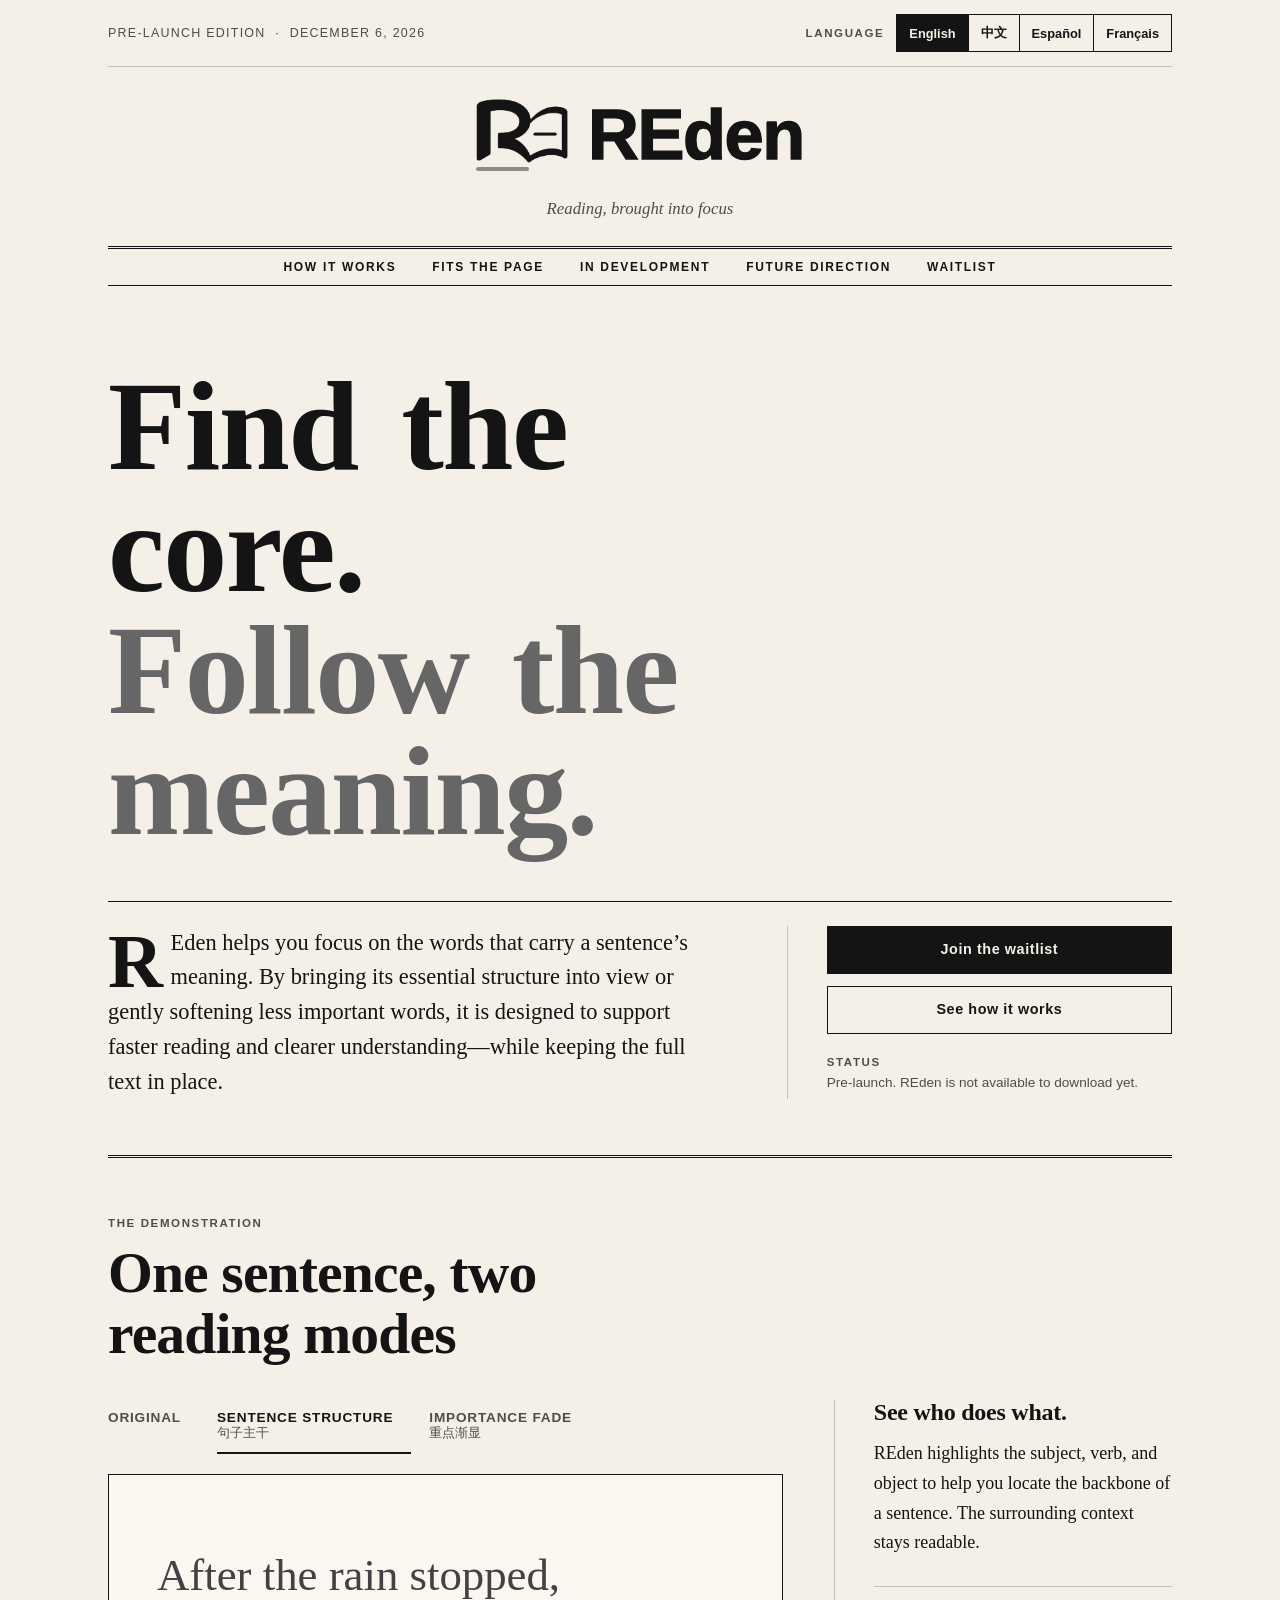
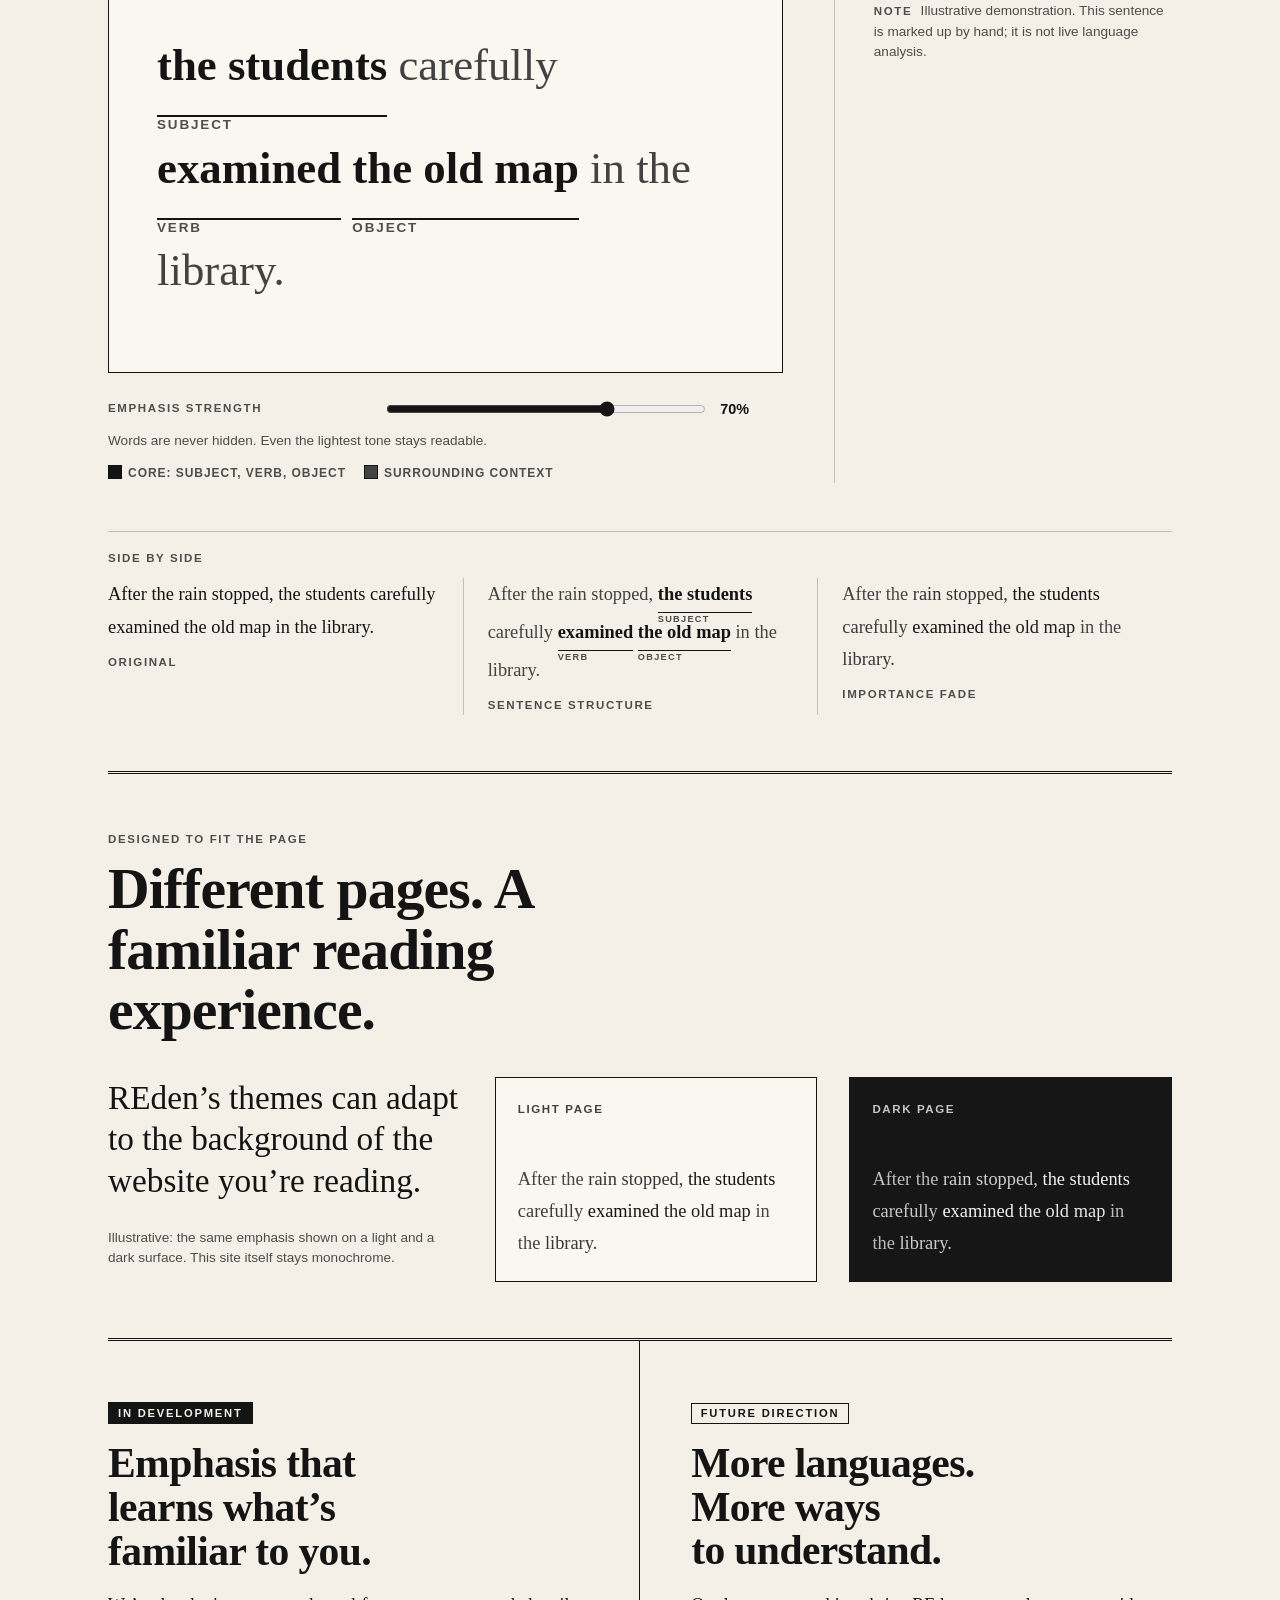
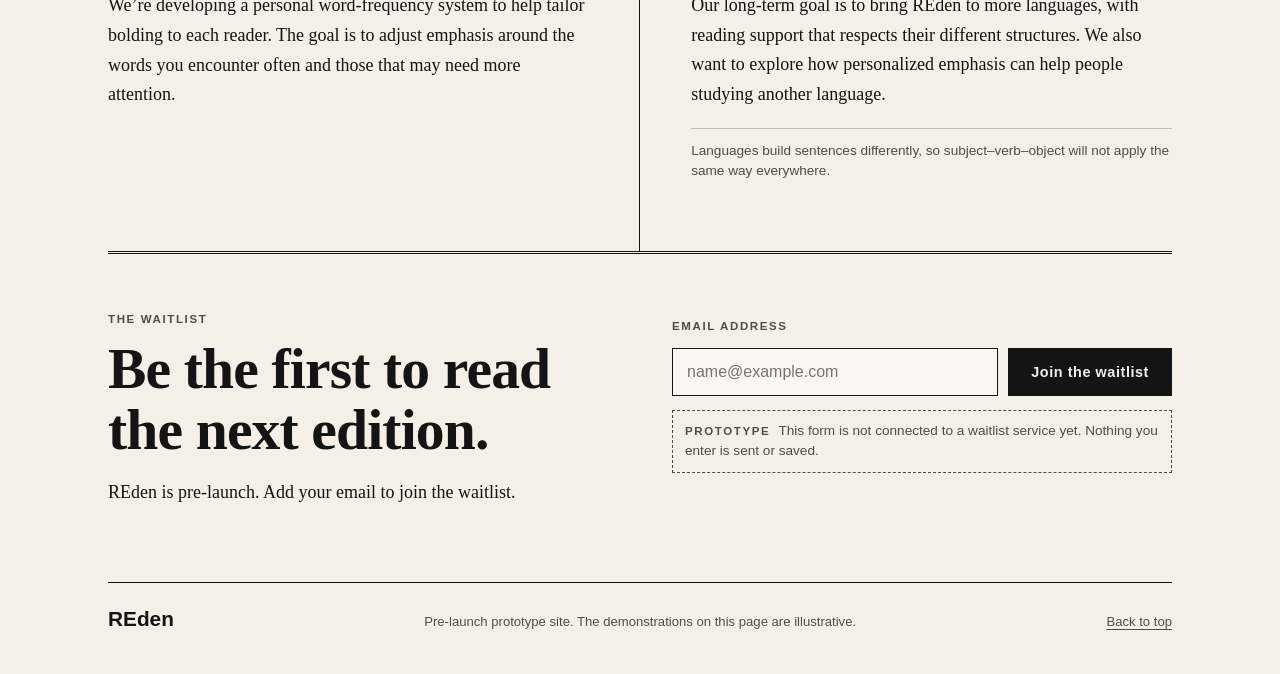
==== website/index.html @ 272ef82d "website" ====
<!doctype html>
<html lang="en">
<head>
<meta charset="utf-8">
<meta name="viewport" content="width=device-width, initial-scale=1">
<title>REden — Find the core. Follow the meaning.</title>
<meta name="description" content="REden is a pre-launch browser extension that helps you focus on the words carrying a sentence's meaning, while keeping the full text in place.">
<link rel="icon" href="assets/icon.png">
<link rel="stylesheet" href="style.css">
</head>
<body id="top">
<a class="skip" href="#how" data-i18n="skip">Skip to the demonstration</a>

<div class="page">
  <!-- Top strip -->
  <div class="strip">
    <p class="dateline"><span data-i18n="edition">Pre-launch edition</span> <span class="sep" aria-hidden="true">·</span> <time id="today"></time></p>
    <div class="lang" role="group" aria-labelledby="lang-label">
      <span id="lang-label" class="label" data-i18n="langLabel">Language</span>
      <div class="lang-btns">
        <button type="button" lang="en" data-lang="en" aria-pressed="true">English</button>
        <button type="button" lang="zh" data-lang="zh" aria-pressed="false">中文</button>
        <button type="button" lang="es" data-lang="es" aria-pressed="false">Español</button>
        <button type="button" lang="fr" data-lang="fr" aria-pressed="false">Français</button>
      </div>
    </div>
  </div>

  <!-- Masthead -->
  <header class="masthead">
    <a class="logo" href="#top" aria-label="REden">
      <span class="logo-mark"><span class="mark" aria-hidden="true"></span><span class="bar" aria-hidden="true"></span></span>
      <span class="word" aria-hidden="true"><b>RE</b>den</span>
    </a>
    <p class="tagline" data-i18n="tagline">Reading, brought into focus</p>
  </header>
  <nav class="nav" aria-label="Sections">
    <ul>
      <li><a href="#how" data-i18n="nav1">How it works</a></li>
      <li><a href="#fits" data-i18n="nav2">Fits the page</a></li>
      <li><a href="#dev" data-i18n="nav3">In development</a></li>
      <li><a href="#future" data-i18n="nav4">Future direction</a></li>
      <li><a href="#join" data-i18n="nav5">Waitlist</a></li>
    </ul>
  </nav>

  <main>
    <!-- Hero -->
    <section class="hero" aria-labelledby="h1">
      <h1 id="h1"><span data-i18n="h1a">Find the core.</span> <span data-i18n="h1b">Follow the meaning.</span></h1>
      <div class="hero-cols">
        <p class="lede" data-i18n="intro">REden helps you focus on the words that carry a sentence’s meaning. By bringing its essential structure into view or gently softening less important words, it is designed to support faster reading and clearer understanding—while keeping the full text in place.</p>
        <div class="hero-side">
          <div class="actions">
            <a class="btn primary" href="#join" data-i18n="cta1">Join the waitlist</a>
            <a class="btn" href="#how" data-i18n="cta2">See how it works</a>
          </div>
          <p class="status"><span class="label" data-i18n="statusLabel">Status</span> <span data-i18n="status">Pre-launch. REden is not available to download yet.</span></p>
        </div>
      </div>
    </section>

    <!-- Demonstration -->
    <section class="section demo" id="how" aria-labelledby="demo-h">
      <div class="section-head">
        <p class="label" data-i18n="demoLabel">The demonstration</p>
        <h2 id="demo-h" data-i18n="demoTitle">One sentence, two reading modes</h2>
      </div>

      <div class="demo-grid">
        <div class="demo-main">
          <fieldset class="modes">
            <legend class="sr" data-i18n="modeLegend">Reading mode</legend>
            <label class="mode">
              <input type="radio" name="mode" value="original">
              <span class="mode-name" data-i18n="mOrig">Original</span>
              <span class="mode-alt" data-alt="orig"></span>
            </label>
            <label class="mode">
              <input type="radio" name="mode" value="structure" checked>
              <span class="mode-name" data-i18n="mStruct">Sentence Structure</span>
              <span class="mode-alt" lang="zh" data-alt="struct"></span>
            </label>
            <label class="mode">
              <input type="radio" name="mode" value="fade">
              <span class="mode-name" data-i18n="mFade">Importance Fade</span>
              <span class="mode-alt" lang="zh" data-alt="fade"></span>
            </label>
          </fieldset>

          <div class="stage" id="stage" lang="en">
            <p class="sentence" id="sentence"></p>
          </div>
          <p class="sr" id="sentence-sr" aria-live="polite"></p>

          <div class="controls">
            <label class="strength">
              <span class="label" data-i18n="strength">Emphasis strength</span>
              <input type="range" id="strength" min="0" max="100" value="70" aria-describedby="strength-hint">
              <output id="strength-out" for="strength">70%</output>
            </label>
            <p class="hint" id="strength-hint" data-i18n="strengthHint">Words are never hidden. Even the lightest tone stays readable.</p>
          </div>

          <div class="legend" id="legend" aria-hidden="true"></div>
        </div>

        <aside class="demo-side">
          <h3 id="mode-title"></h3>
          <p id="mode-copy"></p>
          <p class="notice"><span class="label" data-i18n="noteLabel">Note</span> <span data-i18n="notice">Illustrative demonstration. This sentence is marked up by hand; it is not live language analysis.</span></p>
        </aside>
      </div>

      <div class="compare">
        <h3 class="label" data-i18n="compare">Side by side</h3>
        <div class="compare-grid" lang="en">
          <figure><p class="sentence small" data-cmp="original"></p><figcaption class="label" data-i18n="mOrig">Original</figcaption></figure>
          <figure><p class="sentence small" data-cmp="structure"></p><figcaption class="label" data-i18n="mStruct">Sentence Structure</figcaption></figure>
          <figure><p class="sentence small" data-cmp="fade"></p><figcaption class="label" data-i18n="mFade">Importance Fade</figcaption></figure>
        </div>
      </div>
    </section>

    <!-- Fits the page -->
    <section class="section fits" id="fits" aria-labelledby="fits-h">
      <div class="section-head">
        <p class="label" data-i18n="fitsLabel">Designed to fit the page</p>
        <h2 id="fits-h" data-i18n="fitsTitle">Different pages. A familiar reading experience.</h2>
      </div>
      <div class="fits-grid">
        <div class="fits-text">
          <p class="big-first" data-i18n="fitsBody">REden’s themes can adapt to the background of the website you’re reading.</p>
          <p class="hint" data-i18n="fitsNote">Illustrative: the same emphasis shown on a light and a dark surface. This site itself stays monochrome.</p>
        </div>
        <figure class="surface light" lang="en">
          <figcaption class="label" data-i18n="light">Light page</figcaption>
          <p class="sentence small" data-surface="light"></p>
        </figure>
        <figure class="surface dark" lang="en">
          <figcaption class="label" data-i18n="dark">Dark page</figcaption>
          <p class="sentence small" data-surface="dark"></p>
        </figure>
      </div>
    </section>

    <!-- Development / Future -->
    <div class="two-up">
      <section class="section col" id="dev" aria-labelledby="dev-h">
        <p class="tag" data-i18n="devLabel">In development</p>
        <h2 id="dev-h" data-i18n="devTitle">Emphasis that learns what’s familiar to you.</h2>
        <p data-i18n="devBody">We’re developing a personal word-frequency system to help tailor bolding to each reader. The goal is to adjust emphasis around the words you encounter often and those that may need more attention.</p>
      </section>
      <section class="section col" id="future" aria-labelledby="fut-h">
        <p class="tag outline" data-i18n="futLabel">Future direction</p>
        <h2 id="fut-h" data-i18n="futTitle">More languages. More ways to understand.</h2>
        <p data-i18n="futBody">Our long-term goal is to bring REden to more languages, with reading support that respects their different structures. We also want to explore how personalized emphasis can help people studying another language.</p>
        <p class="hint" data-i18n="futNote">Languages build sentences differently, so subject–verb–object will not apply the same way everywhere.</p>
      </section>
    </div>

    <!-- Waitlist -->
    <section class="section join" id="join" aria-labelledby="join-h">
      <div class="join-grid">
        <div>
          <p class="label" data-i18n="joinLabel">The waitlist</p>
          <h2 id="join-h" data-i18n="joinTitle">Be the first to read the next edition.</h2>
          <p data-i18n="joinBody">REden is pre-launch. Add your email to join the waitlist.</p>
        </div>
        <form id="wl" novalidate>
          <label for="email" class="label" data-i18n="emailLabel">Email address</label>
          <div class="row">
            <input id="email" type="email" autocomplete="email" inputmode="email" required aria-describedby="wl-proto wl-msg" placeholder="name@example.com">
            <button class="btn primary" type="submit" data-i18n="cta1">Join the waitlist</button>
          </div>
          <p class="proto" id="wl-proto"><span class="label" data-i18n="protoLabel">Prototype</span> <span data-i18n="proto">This form is not connected to a waitlist service yet. Nothing you enter is sent or saved.</span></p>
          <p class="msg" id="wl-msg" role="status"></p>
        </form>
      </div>
    </section>
  </main>

  <footer class="footer">
    <p class="foot-logo"><b>RE</b>den</p>
    <p data-i18n="footer">Pre-launch prototype site. The demonstrations on this page are illustrative.</p>
    <p><a href="#top" data-i18n="top">Back to top</a></p>
  </footer>
</div>

<script src="app.js"></script>
</body>
</html>
---- website/style.css ----
:root{
  --paper:#f4f0e7;
  --ink:#141414;
  --muted:#4d4d4d;
  --soft:#666666;
  --rule:#141414;
  --hair:#c4bfb3;
  --serif-display:"Bodoni 72","Didot","Playfair Display","Iowan Old Style","Palatino Linotype",Georgia,"Songti SC","Noto Serif CJK SC",serif;
  --serif:Charter,"Iowan Old Style","Palatino Linotype",Georgia,"Songti SC","Noto Serif CJK SC",serif;
  --sans:ui-sans-serif,-apple-system,"Helvetica Neue",Arial,"PingFang SC","Noto Sans CJK SC",sans-serif;
  --round:"Nunito Sans","Arial Rounded MT Bold","SF Pro Rounded",ui-rounded,"Helvetica Neue",Arial,sans-serif;
  --gutter:clamp(16px,4vw,48px);
}
*{box-sizing:border-box}
html{scroll-behavior:smooth;-webkit-text-size-adjust:100%}
body{margin:0;background:var(--paper);color:var(--ink);font-family:var(--serif);font-size:1.125rem;line-height:1.65}
.page{max-width:1160px;margin:0 auto;padding:0 var(--gutter) 40px}
a{color:inherit;text-underline-offset:.2em}
:focus-visible{outline:3px solid var(--ink);outline-offset:3px}
.sr{position:absolute;width:1px;height:1px;overflow:hidden;clip:rect(0 0 0 0);white-space:nowrap}
.skip{position:absolute;left:-999px;top:8px;background:var(--ink);color:var(--paper);padding:8px 14px;font-family:var(--sans);z-index:10}
.skip:focus{left:8px}
.label{font-family:var(--sans);font-size:.72rem;letter-spacing:.14em;text-transform:uppercase;font-weight:600;color:var(--muted);margin:0}
:lang(zh) .label,:lang(zh).label{letter-spacing:.08em}
h1,h2,h3{font-family:var(--serif-display);font-weight:700;line-height:1.05;letter-spacing:-.01em;margin:0}
p{margin:0 0 1em}
.hint{font-family:var(--sans);font-size:.85rem;color:var(--muted);line-height:1.5}

/* strip */
.strip{display:flex;justify-content:space-between;align-items:center;gap:12px 24px;flex-wrap:wrap;padding:14px 0;border-bottom:1px solid var(--hair)}
.dateline{margin:0;font-family:var(--sans);font-size:.78rem;letter-spacing:.1em;text-transform:uppercase;color:var(--muted)}
.dateline .sep{margin:0 .4em}
.lang{display:flex;align-items:center;gap:12px}
.lang-btns{display:flex;border:1px solid var(--ink)}
.lang-btns button{font:600 .8rem var(--sans);background:transparent;color:var(--ink);border:0;border-left:1px solid var(--ink);padding:7px 12px;cursor:pointer;min-height:36px;white-space:nowrap}
.lang-btns button:first-child{border-left:0}
.lang-btns button[aria-pressed=true]{background:var(--ink);color:var(--paper)}
.lang-btns button:hover:not([aria-pressed=true]){background:#e6e1d5}
.lang-btns button:focus-visible{outline-offset:-3px}

/* masthead */
.masthead{text-align:center;padding:32px 0 14px}
.logo{display:inline-flex;align-items:center;gap:clamp(12px,2vw,20px);text-decoration:none}
.logo-mark{display:block;width:clamp(64px,9vw,92px)}
.mark{display:block;width:100%;aspect-ratio:282/196;background:var(--ink);-webkit-mask:url(assets/mark.png) center/contain no-repeat;mask:url(assets/mark.png) center/contain no-repeat}
.bar{display:block;width:58%;height:max(3px,.045em);height:4px;margin-top:4px;background:#8c8c8c;border-radius:2px}
.word{font-family:var(--round);font-weight:900;-webkit-text-stroke:.02em currentColor;font-size:clamp(2.6rem,7vw,4.4rem);letter-spacing:-.02em;line-height:1}
.word b{font-weight:900}
.tagline{margin:14px 0 0;font-style:italic;color:var(--muted);font-size:1.05rem}
.nav{border-top:3px double var(--rule);border-bottom:1px solid var(--rule);margin-top:10px}
.nav ul{list-style:none;margin:0;padding:0;display:flex;justify-content:center;flex-wrap:wrap}
.nav a{display:block;padding:11px 18px;font:600 .75rem var(--sans);letter-spacing:.14em;text-transform:uppercase;text-decoration:none}
.nav a:hover{text-decoration:underline}

/* hero */
.hero{padding:clamp(36px,7vw,80px) 0 clamp(32px,5vw,56px)}
h1{font-size:clamp(3rem,10.5vw,8rem);line-height:.95;letter-spacing:-.012em;word-spacing:.1em;max-width:11ch;text-wrap:balance}
h1 span{display:block}
h1 span+span{color:var(--soft)}
:lang(zh) h1{letter-spacing:0;line-height:1.1;max-width:none;font-size:clamp(2.8rem,9vw,6.5rem)}
.hero-cols{display:grid;grid-template-columns:minmax(0,1.6fr) minmax(0,1fr);gap:clamp(24px,5vw,64px);margin-top:clamp(28px,4vw,48px);padding-top:24px;border-top:1px solid var(--rule)}
.lede{font-size:clamp(1.15rem,2vw,1.4rem);line-height:1.55;max-width:38em;margin:0}
.lede::first-letter{font-family:var(--serif-display);font-weight:700;font-size:3.4em;float:left;line-height:.82;padding:.06em .1em 0 0}
:lang(zh) .lede::first-letter{all:unset}
.hero-side{border-left:1px solid var(--hair);padding-left:clamp(20px,3vw,40px)}
.actions{display:flex;flex-direction:column;gap:12px;align-items:stretch}
.btn{display:inline-block;text-align:center;font:600 .9rem var(--sans);letter-spacing:.04em;text-decoration:none;padding:14px 22px;border:1.5px solid var(--ink);background:transparent;color:var(--ink);cursor:pointer;min-height:48px;transition:background .2s,color .2s}
.btn:hover{background:var(--ink);color:var(--paper)}
.btn.primary{background:var(--ink);color:var(--paper)}
.btn.primary:hover{background:#333}
.status{margin:20px 0 0;font-family:var(--sans);font-size:.85rem;line-height:1.5;color:var(--muted)}
.status .label{display:block;margin-bottom:2px}

/* sections */
.section{border-top:3px double var(--rule);padding:clamp(32px,5vw,56px) 0}
.section-head{margin-bottom:clamp(20px,3vw,36px)}
.section-head .label{margin-bottom:10px}
h2{font-size:clamp(2rem,5vw,3.6rem);letter-spacing:-.015em;max-width:18ch;text-wrap:balance}
:lang(zh) h2{letter-spacing:0;line-height:1.2;max-width:none}
h3{font-size:1.5rem}

/* demo */
.demo-grid{display:grid;grid-template-columns:minmax(0,2fr) minmax(0,1fr);gap:clamp(24px,4vw,56px)}
.modes{display:flex;flex-wrap:wrap;gap:0;border:0;padding:0;margin:0 0 20px}
.mode{position:relative;display:flex;flex-direction:column;padding:10px 18px 10px 0;margin-right:18px;cursor:pointer;border-bottom:2px solid transparent;flex:0 1 auto}
.mode input{position:absolute;opacity:0;inset:0;margin:0;cursor:pointer}
.mode-name{font:700 .85rem var(--sans);letter-spacing:.06em;text-transform:uppercase;color:var(--muted)}
.mode-alt{font:.8rem var(--sans);color:var(--muted)}
.mode:has(input:checked){border-bottom-color:var(--ink)}
.mode:has(input:checked) .mode-name{color:var(--ink)}
.mode:has(input:focus-visible){outline:3px solid var(--ink);outline-offset:2px}
.mode:hover .mode-name{color:var(--ink)}

.stage{border:1px solid var(--rule);background:#faf7f0;padding:clamp(24px,5vw,56px) clamp(18px,4vw,48px);min-height:220px;display:flex;align-items:center}
.sentence{margin:0;font-family:var(--serif);font-size:clamp(1.7rem,4.2vw,2.8rem);line-height:2;letter-spacing:0;hyphens:none}
.sentence.small{font-size:1.15rem;line-height:1.75}
.sentence .w{transition:color .25s,font-weight .25s}
.sentence .grp{position:relative;display:inline-block;padding-bottom:.1em;border-bottom:2px solid var(--ink);margin-bottom:.15em}
.sentence .grp .lab{position:absolute;left:0;top:100%;margin-top:.15em;font:700 .3em var(--sans);letter-spacing:.14em;text-transform:uppercase;color:var(--muted);white-space:nowrap}
.sentence.small .grp .lab{font-size:.5em}
.sentence .grp .w{font-weight:700}
.controls{margin-top:22px}
.strength{display:grid;grid-template-columns:auto minmax(120px,320px) 3.5em;align-items:center;gap:14px}
.strength output{font:600 .9rem var(--sans);font-variant-numeric:tabular-nums}
input[type=range]{width:100%;accent-color:var(--ink);height:28px;margin:0}
.controls .hint{margin:8px 0 0}
.legend{display:flex;gap:18px;flex-wrap:wrap;margin-top:14px;font:600 .75rem var(--sans);letter-spacing:.08em;text-transform:uppercase;color:var(--muted);min-height:1.5em}
.legend i{display:inline-block;width:14px;height:14px;vertical-align:-2px;margin-right:6px;border:1px solid var(--ink)}
.demo-side{border-left:1px solid var(--hair);padding-left:clamp(20px,3vw,40px)}
.demo-side h3{margin-bottom:14px}
.notice{margin-top:28px;padding-top:14px;border-top:1px solid var(--hair);font:.85rem/1.5 var(--sans);color:var(--muted)}
.notice .label,.proto .label,.status .label{margin-right:.4em}
.compare{margin-top:clamp(28px,4vw,48px);padding-top:20px;border-top:1px solid var(--hair)}
.compare-grid{display:grid;grid-template-columns:repeat(3,minmax(0,1fr));gap:0;margin-top:14px}
.compare-grid figure{margin:0;padding:0 clamp(12px,2vw,24px);border-left:1px solid var(--hair)}
.compare-grid figure:first-child{padding-left:0;border-left:0}
.compare-grid figcaption{margin-top:10px}
.compare-grid .grp{border-bottom-width:1.5px}

/* fits */
.fits-grid{display:grid;grid-template-columns:minmax(0,1.1fr) minmax(0,1fr) minmax(0,1fr);gap:clamp(16px,3vw,32px);align-items:stretch}
.big-first{font-family:var(--serif-display);font-size:clamp(1.5rem,2.6vw,2.1rem);line-height:1.25;margin-bottom:.8em}
.surface{margin:0;padding:22px;border:1px solid var(--ink);display:flex;flex-direction:column;gap:14px;justify-content:space-between}
.surface.light{background:#faf7f0;color:#141414}
.surface.dark{background:#161616;color:#f2f2f2;border-color:#161616}
.surface .label{color:inherit;opacity:.8}
.surface .sentence{margin:0}

/* two-up */
.two-up{display:grid;grid-template-columns:1fr 1fr;border-top:3px double var(--rule)}
.two-up .section{border-top:0}
.two-up .col:first-child{padding-right:clamp(20px,4vw,52px);border-right:1px solid var(--rule)}
.two-up .col:last-child{padding-left:clamp(20px,4vw,52px)}
.tag{display:inline-block;font:700 .7rem var(--sans);letter-spacing:.16em;text-transform:uppercase;background:var(--ink);color:var(--paper);padding:5px 10px;margin:0 0 18px}
.tag.outline{background:transparent;color:var(--ink);border:1.5px solid var(--ink);padding:3.5px 8.5px}
.two-up h2{font-size:clamp(1.7rem,3.4vw,2.6rem);margin-bottom:18px;max-width:16ch}
.col .hint{margin-top:18px;padding-top:12px;border-top:1px solid var(--hair)}

/* join */
.join-grid{display:grid;grid-template-columns:minmax(0,1fr) minmax(0,1fr);gap:clamp(24px,5vw,72px);align-items:start}
.join .label{margin-bottom:10px}
.join h2{margin-bottom:18px}
#wl .row{display:flex;gap:10px;margin-top:8px}
#wl input[type=email]{flex:1;min-width:0;font:1rem var(--sans);padding:13px 14px;border:1.5px solid var(--ink);background:#faf7f0;color:var(--ink);border-radius:0;min-height:48px}
#wl input[aria-invalid=true]{border-width:3px}
.proto{margin:14px 0 0;font:.85rem/1.5 var(--sans);color:var(--muted);padding:10px 12px;border:1px dashed var(--muted)}
.msg{margin:12px 0 0;font:.95rem/1.5 var(--sans);min-height:1.5em}

/* footer */
.footer{display:flex;justify-content:space-between;align-items:baseline;gap:12px 32px;flex-wrap:wrap;border-top:1px solid var(--rule);padding-top:20px;font:.82rem/1.5 var(--sans);color:var(--muted)}
.footer p{margin:0}
.foot-logo{font-family:var(--round);font-size:1.3rem;font-weight:900;color:var(--ink)}
.footer b{font-weight:900}

[dir=rtl] .hero-side,[dir=rtl] .demo-side{border-left:0}

@media (max-width:860px){
  .hero-cols,.demo-grid,.join-grid{grid-template-columns:1fr}
  .hero-side,.demo-side{border-left:0;padding-left:0;border-top:1px solid var(--hair);padding-top:20px}
  .actions{flex-direction:row;flex-wrap:wrap}
  .actions .btn{flex:1 1 180px}
  .fits-grid{grid-template-columns:1fr 1fr}
  .fits-text{grid-column:1/-1}
  .two-up{grid-template-columns:1fr}
  .two-up .col:first-child{padding-right:0;border-right:0;border-bottom:1px solid var(--rule)}
  .two-up .col:last-child{padding-left:0}
  .compare-grid{grid-template-columns:1fr}
  .compare-grid figure{padding:16px 0;border-left:0;border-top:1px solid var(--hair)}
  .compare-grid figure:first-child{border-top:0;padding-top:0}
}
@media (max-width:560px){
  .fits-grid{grid-template-columns:1fr}
  .strength{grid-template-columns:1fr 3.5em}
  .strength .label{grid-column:1/-1}
  #wl .row{flex-direction:column}
  .nav a{padding:10px 10px}
  .lang{width:100%;justify-content:space-between}
  .lang-btns{flex:1}
  .lang-btns button{flex:1;padding:7px 6px}
  .stage{padding:22px 16px}
  .modes{display:grid;grid-template-columns:repeat(3,1fr);gap:8px}
  .mode{margin-right:0;padding-right:0}
  .mode-name{font-size:.7rem;letter-spacing:.03em}
}
@media (prefers-reduced-motion:reduce){
  html{scroll-behavior:auto}
  *,*::before,*::after{transition:none!important;animation:none!important}
}
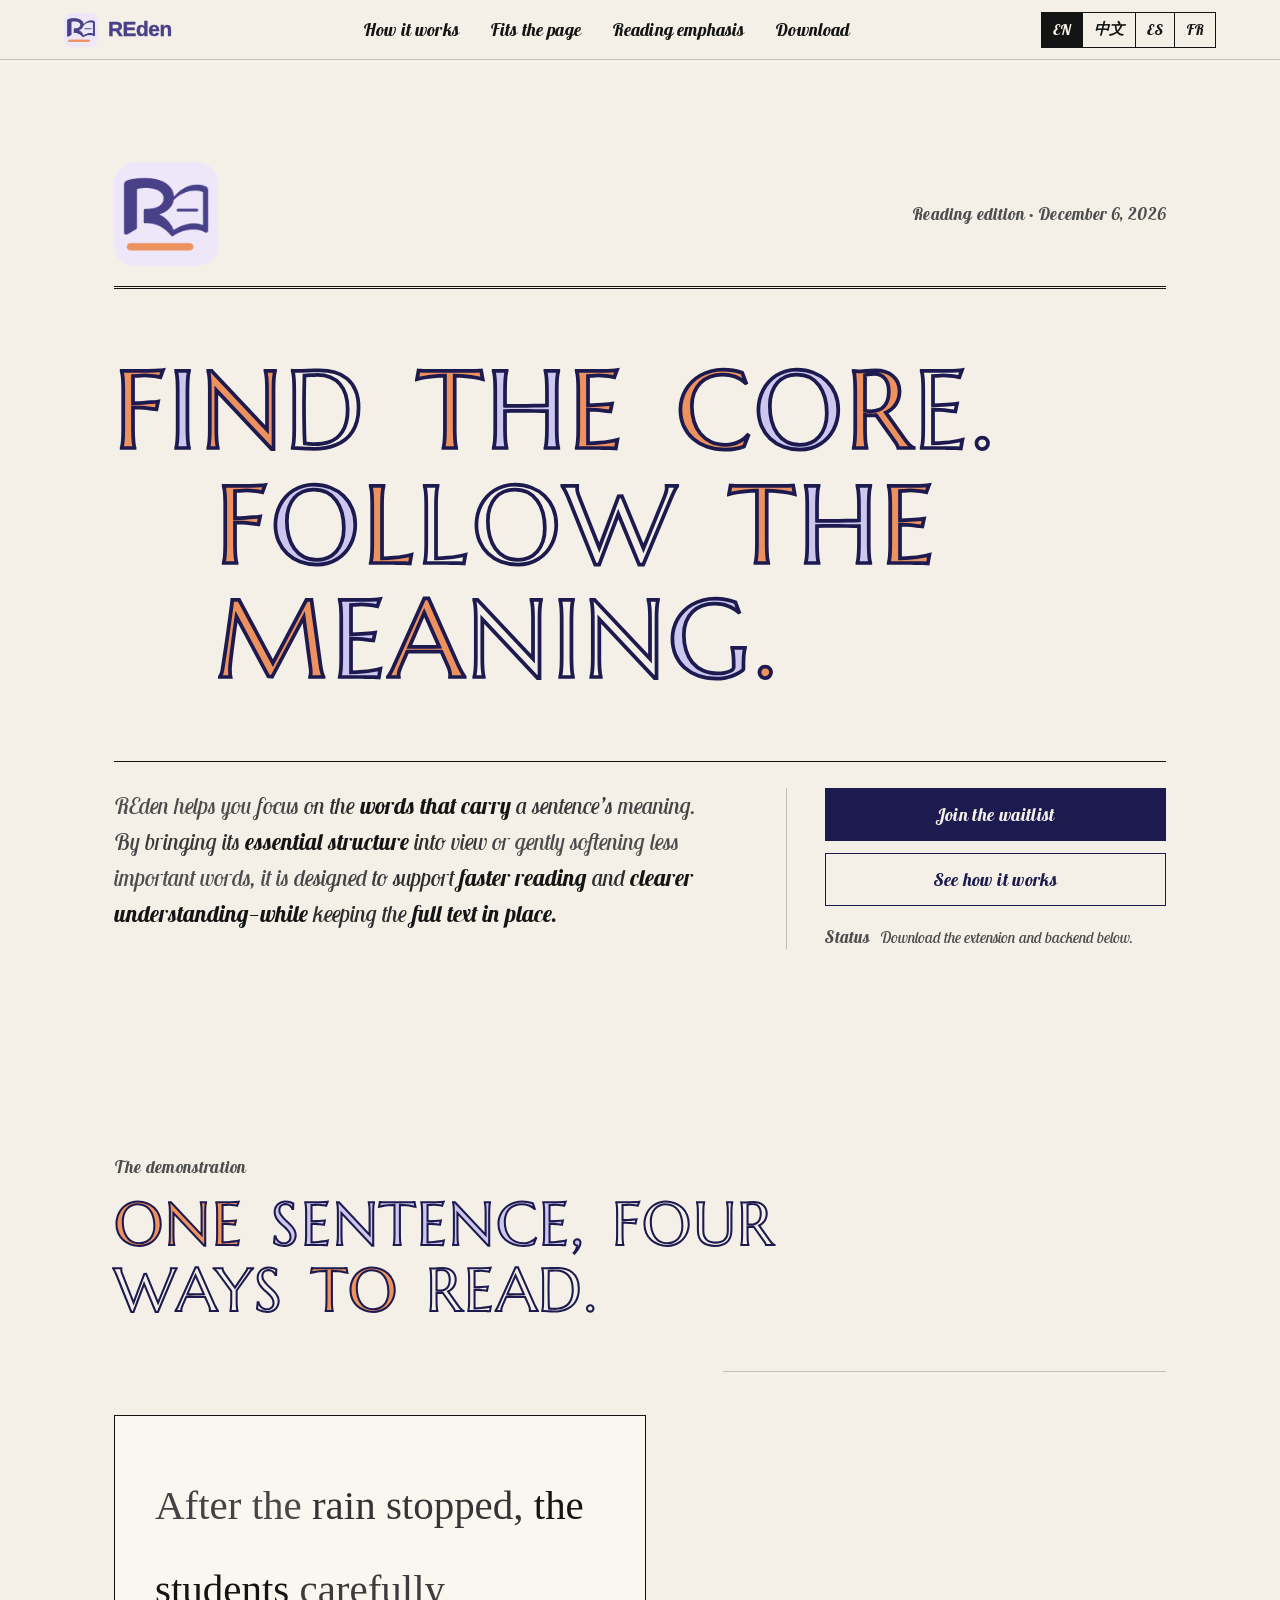
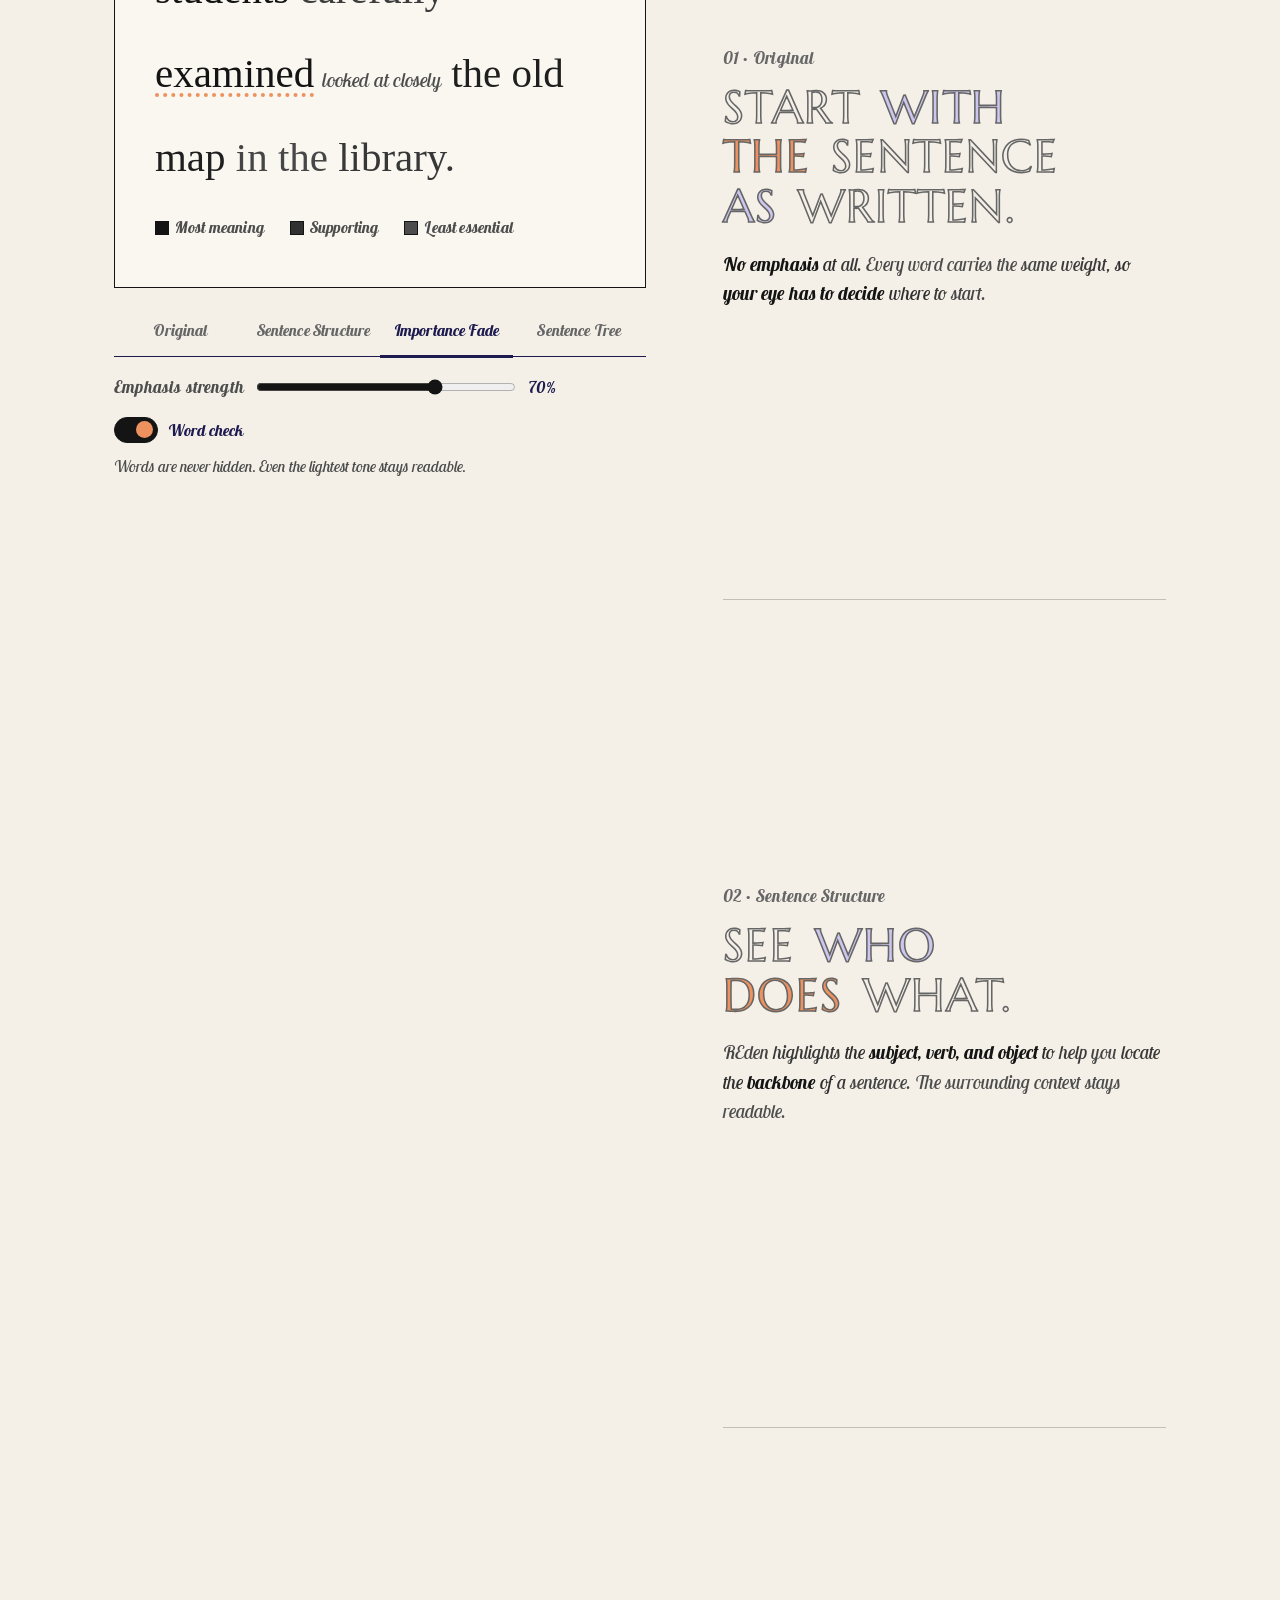
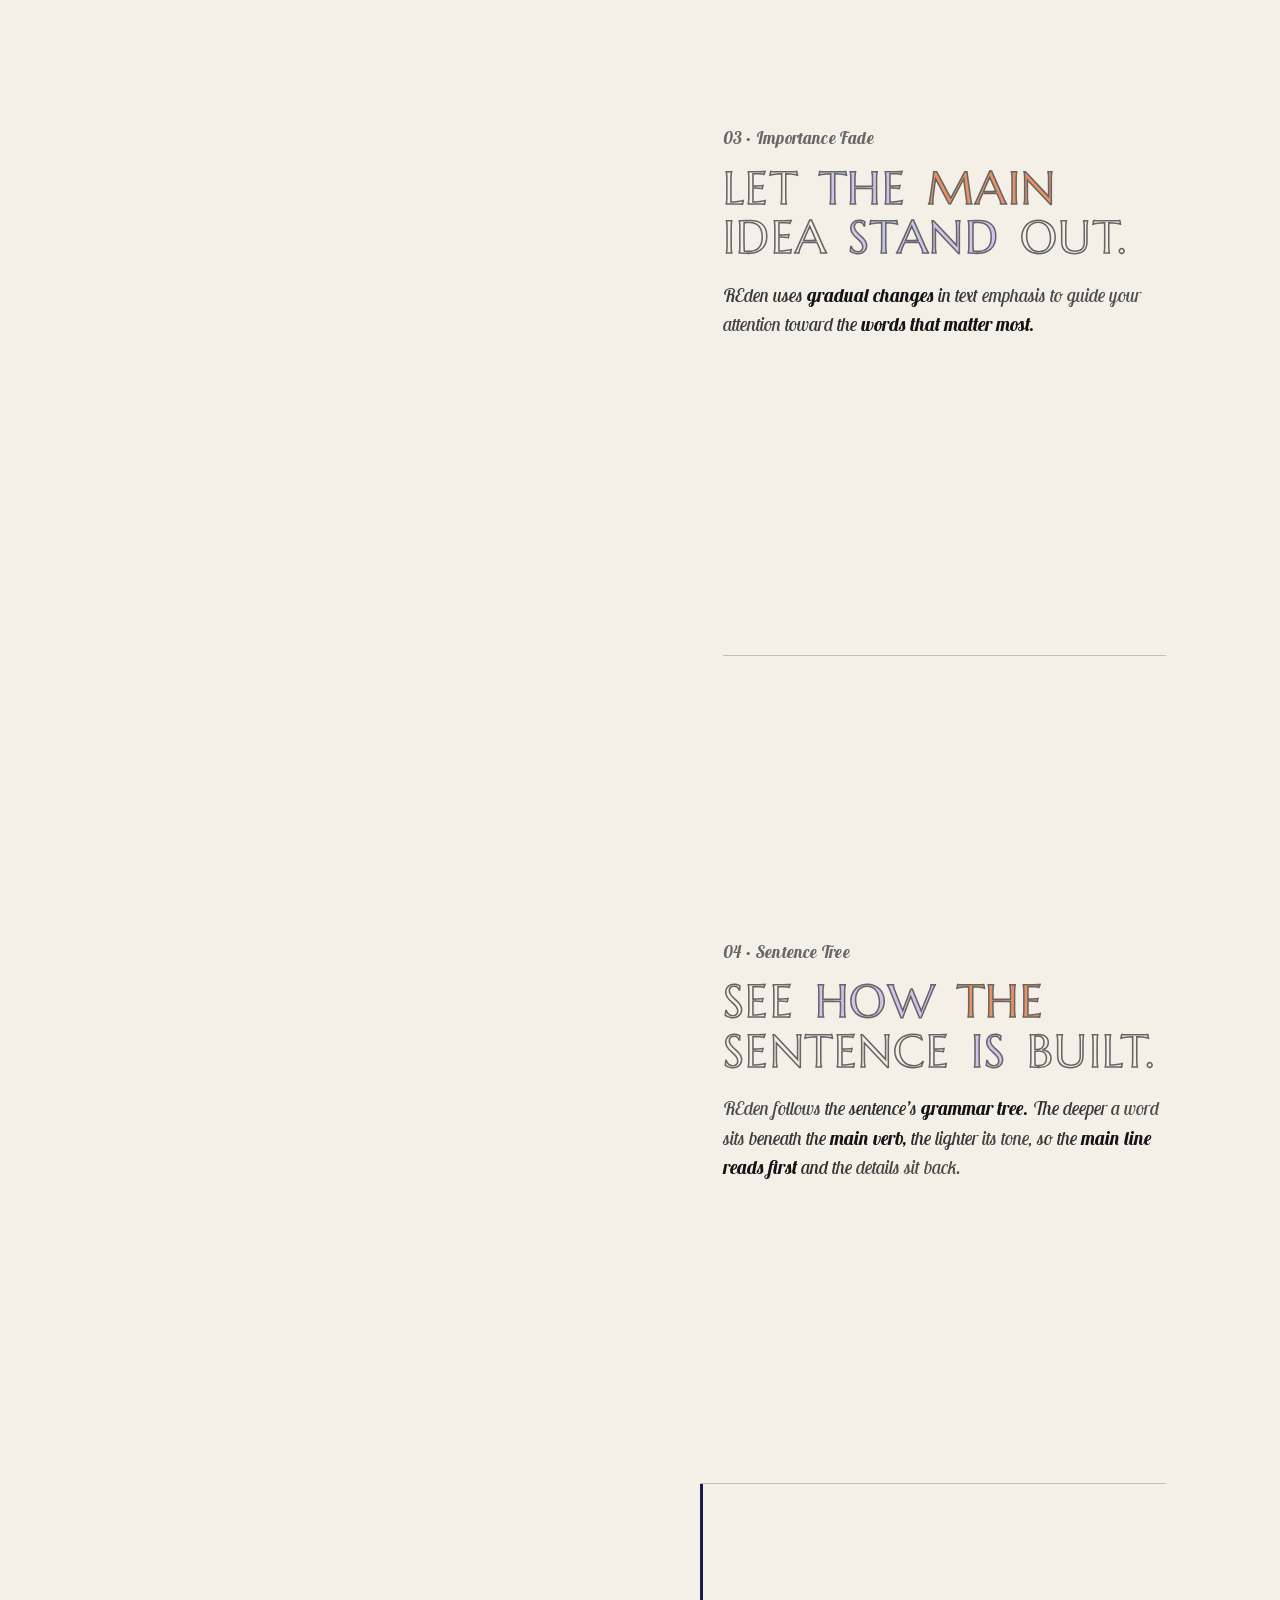
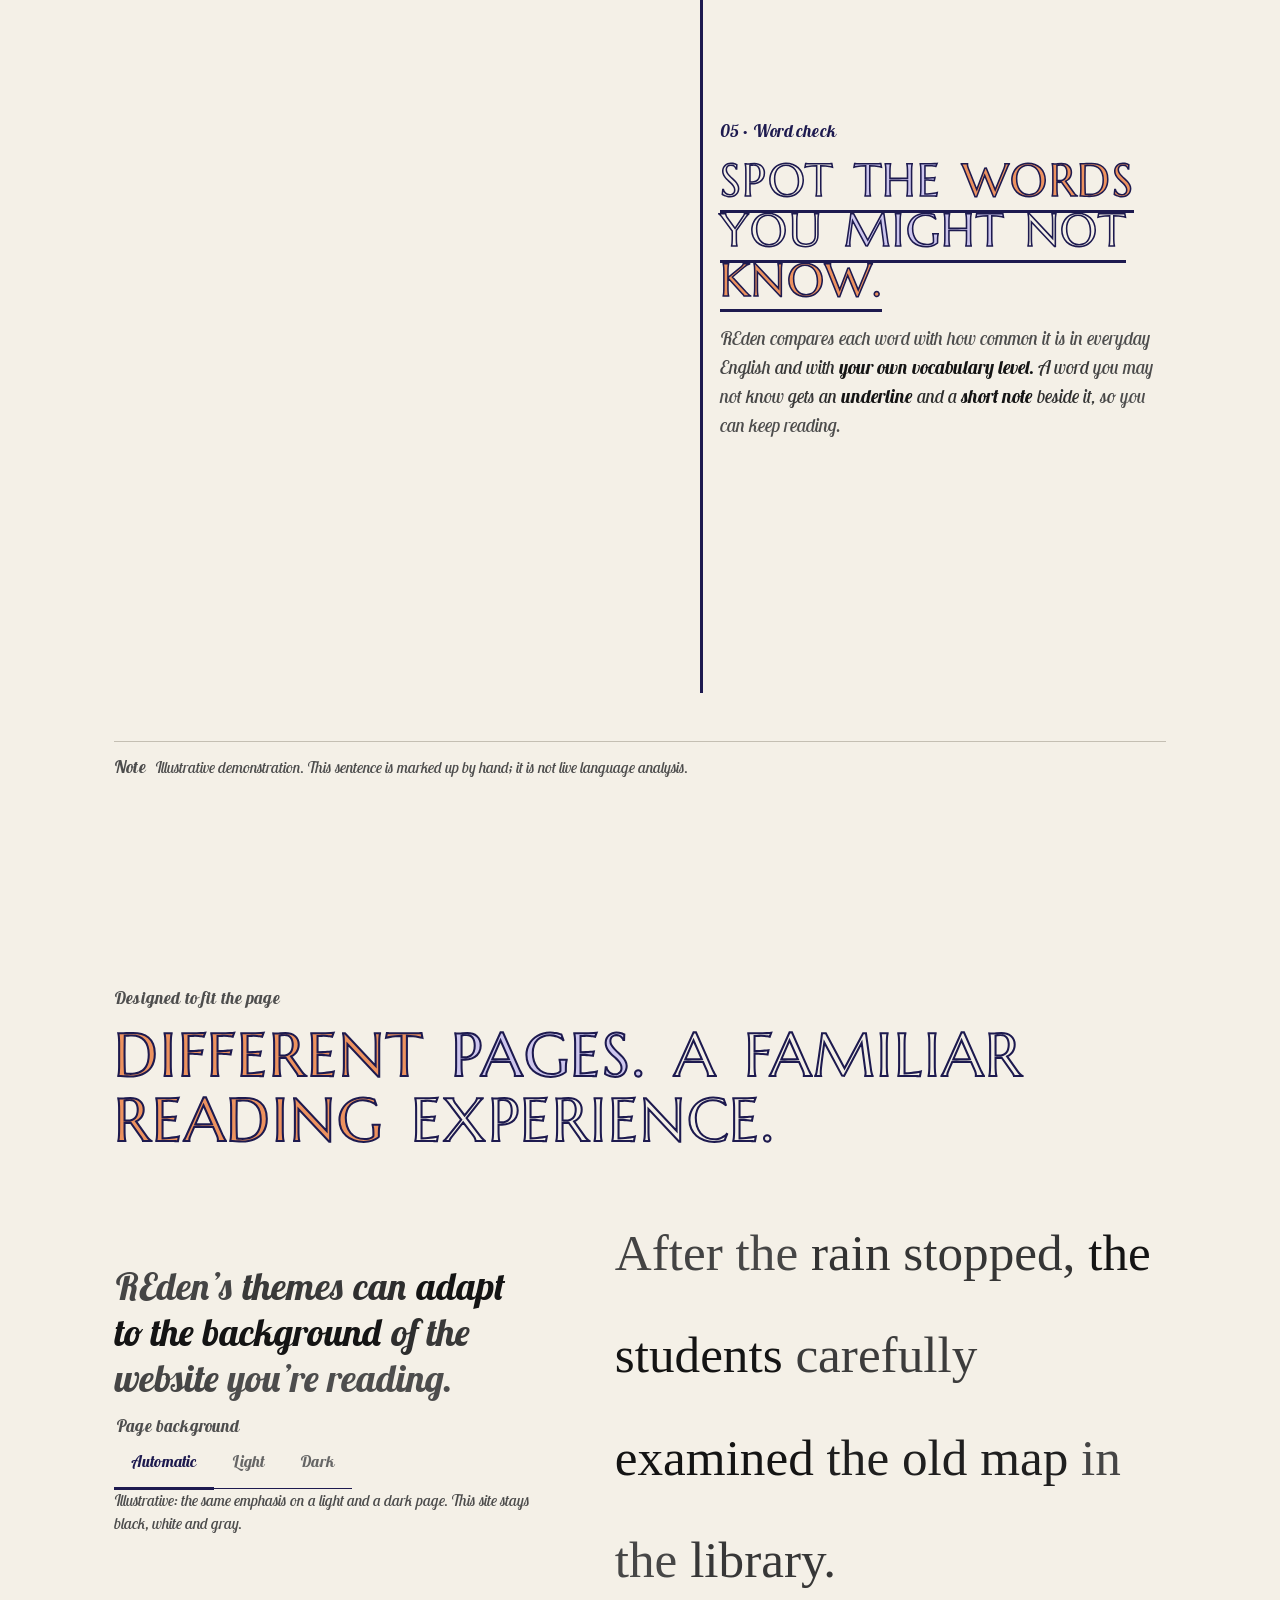
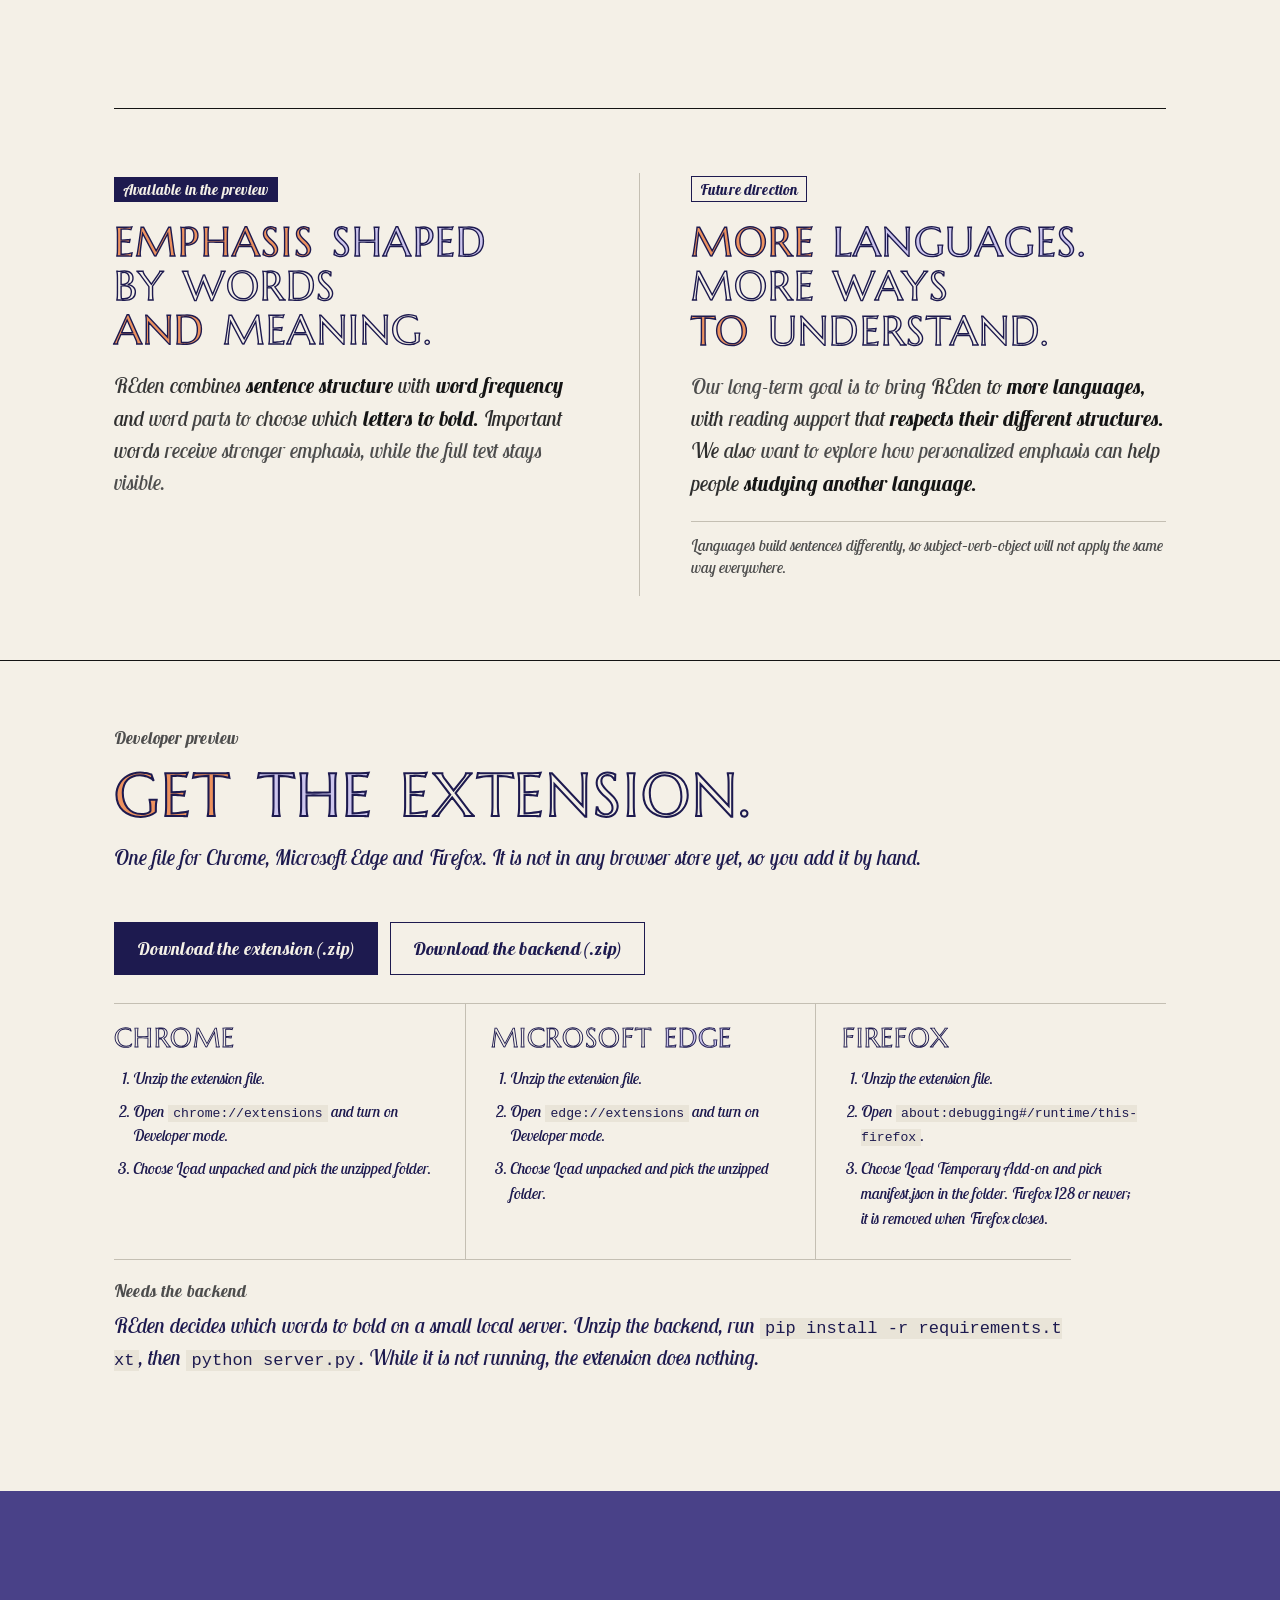
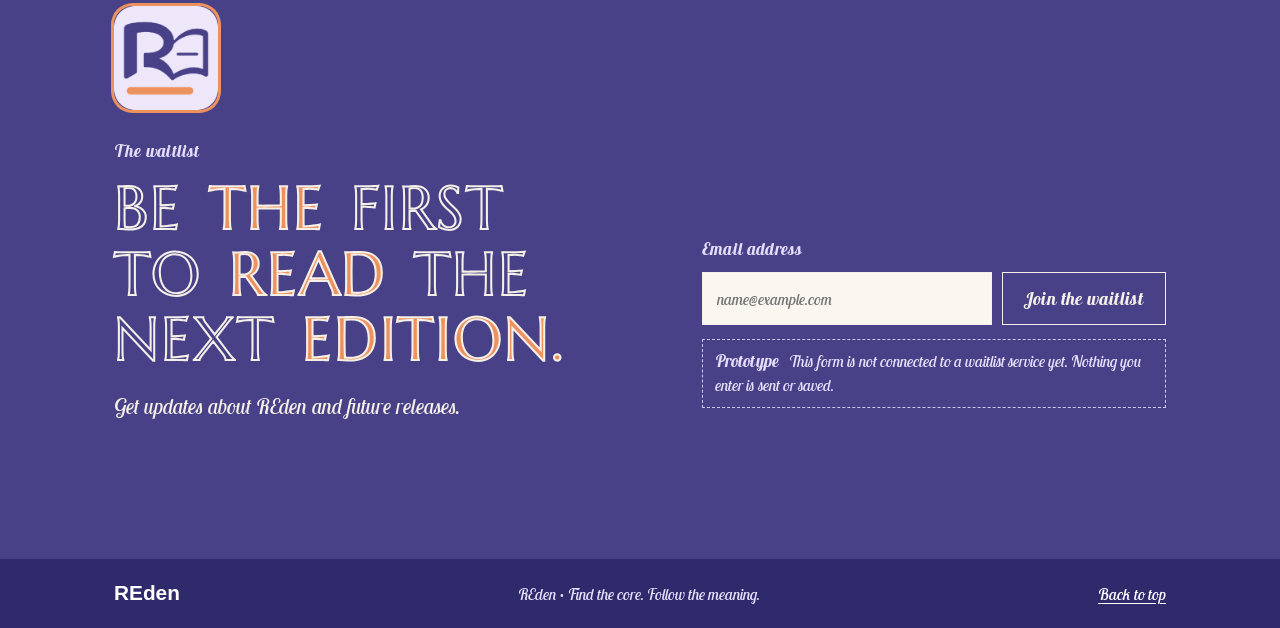
==== commit 09b360d7: "video" ====
--- a/website/index.html
+++ b/website/index.html
@@ -4,188 +4,236 @@
 <meta charset="utf-8">
 <meta name="viewport" content="width=device-width, initial-scale=1">
 <title>REden — Find the core. Follow the meaning.</title>
-<meta name="description" content="REden is a pre-launch browser extension that helps you focus on the words carrying a sentence's meaning, while keeping the full text in place.">
+<meta name="description" content="REden is a browser extension that helps you focus on the words carrying a sentence's meaning, while keeping the full text in place.">
 <link rel="icon" href="assets/icon.png">
+<link rel="preconnect" href="https://fonts.googleapis.com">
+<link rel="preconnect" href="https://fonts.gstatic.com" crossorigin>
+<link rel="stylesheet" href="https://fonts.googleapis.com/css2?family=Lobster+Two:ital,wght@0,400;0,700;1,400;1,700&family=Marcellus&family=ZCOOL+KuaiLe&display=swap">
 <link rel="stylesheet" href="style.css">
 </head>
 <body id="top">
-<a class="skip" href="#how" data-i18n="skip">Skip to the demonstration</a>
-
-<div class="page">
-  <!-- Top strip -->
-  <div class="strip">
-    <p class="dateline"><span data-i18n="edition">Pre-launch edition</span> <span class="sep" aria-hidden="true">·</span> <time id="today"></time></p>
-    <div class="lang" role="group" aria-labelledby="lang-label">
-      <span id="lang-label" class="label" data-i18n="langLabel">Language</span>
-      <div class="lang-btns">
-        <button type="button" lang="en" data-lang="en" aria-pressed="true">English</button>
-        <button type="button" lang="zh" data-lang="zh" aria-pressed="false">中文</button>
-        <button type="button" lang="es" data-lang="es" aria-pressed="false">Español</button>
-        <button type="button" lang="fr" data-lang="fr" aria-pressed="false">Français</button>
-      </div>
-    </div>
+<a class="skip" href="#story" data-i18n="skip">Skip to the demonstration</a>
+
+<header class="bar">
+  <a class="logo-sm" href="#top" aria-label="REden">
+    <img src="assets/logo.png" width="128" height="128" alt="">
+    <span class="word-sm" aria-hidden="true"><b>RE</b>den</span>
+  </a>
+  <nav class="bar-nav" aria-label="Sections">
+    <a href="#story" data-i18n="nav1">How it works</a>
+    <a href="#adapt" data-i18n="nav2">Fits the page</a>
+    <a href="#dev" data-i18n="nav3">Reading emphasis</a>
+    <a href="#get" data-i18n="nav6">Download</a>
+  </nav>
+  <div class="lang" role="group" aria-label="Language">
+    <button type="button" lang="en" data-lang="en" aria-label="English" aria-pressed="true">EN</button>
+    <button type="button" lang="zh" data-lang="zh" aria-label="中文" aria-pressed="false">中文</button>
+    <button type="button" lang="es" data-lang="es" aria-label="Español" aria-pressed="false">ES</button>
+    <button type="button" lang="fr" data-lang="fr" aria-label="Français" aria-pressed="false">FR</button>
   </div>
-
-  <!-- Masthead -->
-  <header class="masthead">
-    <a class="logo" href="#top" aria-label="REden">
-      <span class="logo-mark"><span class="mark" aria-hidden="true"></span><span class="bar" aria-hidden="true"></span></span>
-      <span class="word" aria-hidden="true"><b>RE</b>den</span>
-    </a>
-    <p class="tagline" data-i18n="tagline">Reading, brought into focus</p>
-  </header>
-  <nav class="nav" aria-label="Sections">
-    <ul>
-      <li><a href="#how" data-i18n="nav1">How it works</a></li>
-      <li><a href="#fits" data-i18n="nav2">Fits the page</a></li>
-      <li><a href="#dev" data-i18n="nav3">In development</a></li>
-      <li><a href="#future" data-i18n="nav4">Future direction</a></li>
-      <li><a href="#join" data-i18n="nav5">Waitlist</a></li>
-    </ul>
-  </nav>
-
-  <main>
-    <!-- Hero -->
-    <section class="hero" aria-labelledby="h1">
+</header>
+
+<main>
+  <!-- Hero -->
+  <section class="hero" aria-labelledby="h1">
+    <div class="wrap">
+      <div class="masthead">
+        <img class="logo-lg" src="assets/logo.png" width="128" height="128" alt="REden">
+        <p class="label dateline"><span data-i18n="edition">Reading edition</span> <span aria-hidden="true">·</span> <time id="today"></time></p>
+      </div>
       <h1 id="h1"><span data-i18n="h1a">Find the core.</span> <span data-i18n="h1b">Follow the meaning.</span></h1>
       <div class="hero-cols">
-        <p class="lede" data-i18n="intro">REden helps you focus on the words that carry a sentence’s meaning. By bringing its essential structure into view or gently softening less important words, it is designed to support faster reading and clearer understanding—while keeping the full text in place.</p>
+        <p class="lede" data-i18n="intro" data-fade>REden helps you focus on the words that carry a sentence’s meaning. By bringing its essential structure into view or gently softening less important words, it is designed to support faster reading and clearer understanding—while keeping the full text in place.</p>
         <div class="hero-side">
           <div class="actions">
             <a class="btn primary" href="#join" data-i18n="cta1">Join the waitlist</a>
-            <a class="btn" href="#how" data-i18n="cta2">See how it works</a>
-          </div>
-          <p class="status"><span class="label" data-i18n="statusLabel">Status</span> <span data-i18n="status">Pre-launch. REden is not available to download yet.</span></p>
-        </div>
-      </div>
-    </section>
-
-    <!-- Demonstration -->
-    <section class="section demo" id="how" aria-labelledby="demo-h">
+            <a class="btn" href="#story" data-i18n="cta2">See how it works</a>
+          </div>
+          <p class="status"><span class="label" data-i18n="statusLabel">Status</span> <span data-i18n="status">Download the extension and backend below.</span></p>
+        </div>
+      </div>
+    </div>
+  </section>
+
+  <!-- Staged demonstration -->
+  <section class="story" id="story" aria-labelledby="demo-h">
+    <div class="wrap">
       <div class="section-head">
         <p class="label" data-i18n="demoLabel">The demonstration</p>
-        <h2 id="demo-h" data-i18n="demoTitle">One sentence, two reading modes</h2>
-      </div>
-
-      <div class="demo-grid">
-        <div class="demo-main">
-          <fieldset class="modes">
-            <legend class="sr" data-i18n="modeLegend">Reading mode</legend>
-            <label class="mode">
-              <input type="radio" name="mode" value="original">
-              <span class="mode-name" data-i18n="mOrig">Original</span>
-              <span class="mode-alt" data-alt="orig"></span>
-            </label>
-            <label class="mode">
-              <input type="radio" name="mode" value="structure" checked>
-              <span class="mode-name" data-i18n="mStruct">Sentence Structure</span>
-              <span class="mode-alt" lang="zh" data-alt="struct"></span>
-            </label>
-            <label class="mode">
-              <input type="radio" name="mode" value="fade">
-              <span class="mode-name" data-i18n="mFade">Importance Fade</span>
-              <span class="mode-alt" lang="zh" data-alt="fade"></span>
-            </label>
-          </fieldset>
-
-          <div class="stage" id="stage" lang="en">
-            <p class="sentence" id="sentence"></p>
+        <h2 id="demo-h" data-i18n="demoTitle">One sentence, four ways to read.</h2>
+      </div>
+
+      <div class="story-grid">
+        <div class="stage-col">
+          <div class="stage">
+            <p class="sentence" id="sentence" lang="en">After the rain stopped, the students carefully examined the old map in the library.</p>
+            <div class="legend" id="legend" aria-hidden="true"></div>
           </div>
           <p class="sr" id="sentence-sr" aria-live="polite"></p>
 
           <div class="controls">
-            <label class="strength">
-              <span class="label" data-i18n="strength">Emphasis strength</span>
-              <input type="range" id="strength" min="0" max="100" value="70" aria-describedby="strength-hint">
-              <output id="strength-out" for="strength">70%</output>
-            </label>
+            <fieldset class="seg" data-slide>
+              <legend class="sr" data-i18n="modeLegend">Reading mode</legend>
+              <label><input type="radio" name="mode" value="original"><span data-i18n="mOrig">Original</span></label>
+              <label><input type="radio" name="mode" value="structure"><span data-i18n="mStruct">Sentence Structure</span></label>
+              <label><input type="radio" name="mode" value="fade"><span data-i18n="mFade">Importance Fade</span></label>
+              <label><input type="radio" name="mode" value="tree"><span data-i18n="mTree">Sentence Tree</span></label>
+            </fieldset>
+            <div class="control-row">
+              <label class="strength">
+                <span class="label" data-i18n="strength">Emphasis strength</span>
+                <input type="range" id="strength" min="0" max="100" value="70" aria-describedby="strength-hint">
+                <output id="strength-out" for="strength">70%</output>
+              </label>
+              <label class="switch">
+                <input type="checkbox" id="words" role="switch">
+                <span class="track" aria-hidden="true"></span>
+                <span data-i18n="mWords">Word check</span>
+              </label>
+            </div>
             <p class="hint" id="strength-hint" data-i18n="strengthHint">Words are never hidden. Even the lightest tone stays readable.</p>
           </div>
-
-          <div class="legend" id="legend" aria-hidden="true"></div>
-        </div>
-
-        <aside class="demo-side">
-          <h3 id="mode-title"></h3>
-          <p id="mode-copy"></p>
-          <p class="notice"><span class="label" data-i18n="noteLabel">Note</span> <span data-i18n="notice">Illustrative demonstration. This sentence is marked up by hand; it is not live language analysis.</span></p>
-        </aside>
-      </div>
-
-      <div class="compare">
-        <h3 class="label" data-i18n="compare">Side by side</h3>
-        <div class="compare-grid" lang="en">
-          <figure><p class="sentence small" data-cmp="original"></p><figcaption class="label" data-i18n="mOrig">Original</figcaption></figure>
-          <figure><p class="sentence small" data-cmp="structure"></p><figcaption class="label" data-i18n="mStruct">Sentence Structure</figcaption></figure>
-          <figure><p class="sentence small" data-cmp="fade"></p><figcaption class="label" data-i18n="mFade">Importance Fade</figcaption></figure>
+        </div>
+
+        <ol class="steps">
+          <li class="step" data-mode="original" data-words="0">
+            <p class="label">01 · <span data-i18n="mOrig">Original</span></p>
+            <h3><span class="u" data-i18n="origTitle">Start with the sentence as written.</span></h3>
+            <p class="copy" data-i18n="origCopy" data-fade>No emphasis at all.</p>
+            <p class="sentence step-sentence" data-render="original" lang="en">After the rain stopped, the students carefully examined the old map in the library.</p>
+          </li>
+          <li class="step" data-mode="structure" data-words="0">
+            <p class="label">02 · <span data-i18n="mStruct">Sentence Structure</span></p>
+            <h3><span class="u" data-i18n="structTitle">See who does what.</span></h3>
+            <p class="copy" data-i18n="structCopy" data-fade></p>
+            <p class="sentence step-sentence" data-render="structure" lang="en">After the rain stopped, the students carefully examined the old map in the library.</p>
+          </li>
+          <li class="step" data-mode="fade" data-words="0">
+            <p class="label">03 · <span data-i18n="mFade">Importance Fade</span></p>
+            <h3><span class="u" data-i18n="fadeTitle">Let the main idea stand out.</span></h3>
+            <p class="copy" data-i18n="fadeCopy" data-fade></p>
+            <p class="sentence step-sentence" data-render="fade" lang="en">After the rain stopped, the students carefully examined the old map in the library.</p>
+          </li>
+          <li class="step" data-mode="tree" data-words="0">
+            <p class="label">04 · <span data-i18n="mTree">Sentence Tree</span></p>
+            <h3><span class="u" data-i18n="treeTitle">See how the sentence is built.</span></h3>
+            <p class="copy" data-i18n="treeCopy" data-fade></p>
+            <p class="sentence step-sentence" data-render="tree" lang="en">After the rain stopped, the students carefully examined the old map in the library.</p>
+          </li>
+          <li class="step" data-mode="fade" data-words="1">
+            <p class="label">05 · <span data-i18n="mWords">Word check</span></p>
+            <h3><span class="u" data-i18n="wordsTitle">Spot the words you might not know.</span></h3>
+            <p class="copy" data-i18n="wordsCopy" data-fade></p>
+            <p class="sentence step-sentence" data-render="fade" data-words="1" lang="en">After the rain stopped, the students carefully examined the old map in the library.</p>
+          </li>
+        </ol>
+      </div>
+      <p class="notice"><span class="label" data-i18n="noteLabel">Note</span> <span data-i18n="notice">Illustrative demonstration. This sentence is marked up by hand; it is not live language analysis.</span></p>
+    </div>
+  </section>
+
+  <!-- Light-to-dark zone -->
+  <div class="dark-zone" id="zone" data-scheme="dark">
+    <section class="adapt" id="adapt" aria-labelledby="fits-h">
+      <div class="wrap">
+        <div class="section-head">
+          <p class="label" data-i18n="fitsLabel">Designed to fit the page</p>
+          <h2 id="fits-h" data-i18n="fitsTitle">Different pages. A familiar reading experience.</h2>
+        </div>
+        <div class="adapt-grid">
+          <div>
+            <p class="big-first" data-i18n="fitsBody" data-fade>REden’s themes can adapt to the background of the website you’re reading.</p>
+            <fieldset class="seg seg-sm" data-slide>
+              <legend class="label" data-i18n="surfLegend">Page background</legend>
+              <label><input type="radio" name="surface" value="auto" checked><span data-i18n="surfAuto">Automatic</span></label>
+              <label><input type="radio" name="surface" value="light"><span data-i18n="surfLight">Light</span></label>
+              <label><input type="radio" name="surface" value="dark"><span data-i18n="surfDark">Dark</span></label>
+            </fieldset>
+            <p class="hint" data-i18n="fitsNote">Illustrative: the same emphasis on a light and a dark page.</p>
+          </div>
+          <p class="sentence adapt-sentence" id="adapt-sentence" lang="en">After the rain stopped, the students carefully examined the old map in the library.</p>
         </div>
       </div>
     </section>
 
-    <!-- Fits the page -->
-    <section class="section fits" id="fits" aria-labelledby="fits-h">
-      <div class="section-head">
-        <p class="label" data-i18n="fitsLabel">Designed to fit the page</p>
-        <h2 id="fits-h" data-i18n="fitsTitle">Different pages. A familiar reading experience.</h2>
-      </div>
-      <div class="fits-grid">
-        <div class="fits-text">
-          <p class="big-first" data-i18n="fitsBody">REden’s themes can adapt to the background of the website you’re reading.</p>
-          <p class="hint" data-i18n="fitsNote">Illustrative: the same emphasis shown on a light and a dark surface. This site itself stays monochrome.</p>
-        </div>
-        <figure class="surface light" lang="en">
-          <figcaption class="label" data-i18n="light">Light page</figcaption>
-          <p class="sentence small" data-surface="light"></p>
-        </figure>
-        <figure class="surface dark" lang="en">
-          <figcaption class="label" data-i18n="dark">Dark page</figcaption>
-          <p class="sentence small" data-surface="dark"></p>
-        </figure>
+    <div class="wrap">
+      <div class="two-up">
+        <section class="col" id="dev" aria-labelledby="dev-h">
+          <p class="tag" data-i18n="devLabel">Available in the preview</p>
+          <h2 id="dev-h" data-i18n="devTitle">Emphasis shaped by words and meaning.</h2>
+          <p data-i18n="devBody" data-fade>REden combines sentence structure with word frequency and word parts to choose which letters to bold. Important words receive stronger emphasis, while the full text stays visible.</p>
+        </section>
+        <section class="col" id="future" aria-labelledby="fut-h">
+          <p class="tag outline" data-i18n="futLabel">Future direction</p>
+          <h2 id="fut-h" data-i18n="futTitle">More languages. More ways to understand.</h2>
+          <p data-i18n="futBody" data-fade>Our long-term goal is to bring REden to more languages.</p>
+          <p class="hint" data-i18n="futNote">Languages build sentences differently, so subject–verb–object will not apply the same way everywhere.</p>
+        </section>
+      </div>
+    </div>
+
+    <section class="get" id="get" aria-labelledby="get-h">
+      <div class="wrap">
+        <div class="section-head">
+          <p class="label" data-i18n="dlLabel">Developer preview</p>
+          <h2 id="get-h" data-i18n="dlTitle">Get the extension.</h2>
+          <p class="get-lede" data-i18n="dlBody">One file for Chrome, Microsoft Edge and Firefox.</p>
+        </div>
+        <div class="get-actions">
+          <a class="btn primary" href="downloads/reden-extension.zip" download data-i18n="dlExt">Download the extension (.zip)</a>
+          <a class="btn" href="downloads/reden-backend.zip" download data-i18n="dlBack">Download the backend (.zip)</a>
+        </div>
+        <div class="browsers">
+          <article>
+            <h3>Chrome</h3>
+            <ol><li data-i18n="s1">Unzip the extension file.</li><li data-i18n="sChrome2">Open <code>chrome://extensions</code> and turn on Developer mode.</li><li data-i18n="sChrome3">Choose Load unpacked and pick the unzipped folder.</li></ol>
+          </article>
+          <article>
+            <h3>Microsoft Edge</h3>
+            <ol><li data-i18n="s1">Unzip the extension file.</li><li data-i18n="sEdge2">Open <code>edge://extensions</code> and turn on Developer mode.</li><li data-i18n="sEdge3">Choose Load unpacked and pick the unzipped folder.</li></ol>
+          </article>
+          <article>
+            <h3>Firefox</h3>
+            <ol><li data-i18n="s1">Unzip the extension file.</li><li data-i18n="sFx2">Open <code>about:debugging#/runtime/this-firefox</code>.</li><li data-i18n="sFx3">Choose Load Temporary Add-on and pick manifest.json in the folder.</li></ol>
+          </article>
+        </div>
+        <div class="backend">
+          <p class="label" data-i18n="beLabel">Needs the backend</p>
+          <p data-i18n="beBody">Unzip the backend, run <code>pip install -r requirements.txt</code>, then <code>python server.py</code>.</p>
+        </div>
       </div>
     </section>
-
-    <!-- Development / Future -->
-    <div class="two-up">
-      <section class="section col" id="dev" aria-labelledby="dev-h">
-        <p class="tag" data-i18n="devLabel">In development</p>
-        <h2 id="dev-h" data-i18n="devTitle">Emphasis that learns what’s familiar to you.</h2>
-        <p data-i18n="devBody">We’re developing a personal word-frequency system to help tailor bolding to each reader. The goal is to adjust emphasis around the words you encounter often and those that may need more attention.</p>
-      </section>
-      <section class="section col" id="future" aria-labelledby="fut-h">
-        <p class="tag outline" data-i18n="futLabel">Future direction</p>
-        <h2 id="fut-h" data-i18n="futTitle">More languages. More ways to understand.</h2>
-        <p data-i18n="futBody">Our long-term goal is to bring REden to more languages, with reading support that respects their different structures. We also want to explore how personalized emphasis can help people studying another language.</p>
-        <p class="hint" data-i18n="futNote">Languages build sentences differently, so subject–verb–object will not apply the same way everywhere.</p>
-      </section>
-    </div>
-
-    <!-- Waitlist -->
-    <section class="section join" id="join" aria-labelledby="join-h">
-      <div class="join-grid">
-        <div>
-          <p class="label" data-i18n="joinLabel">The waitlist</p>
-          <h2 id="join-h" data-i18n="joinTitle">Be the first to read the next edition.</h2>
-          <p data-i18n="joinBody">REden is pre-launch. Add your email to join the waitlist.</p>
-        </div>
-        <form id="wl" novalidate>
-          <label for="email" class="label" data-i18n="emailLabel">Email address</label>
-          <div class="row">
-            <input id="email" type="email" autocomplete="email" inputmode="email" required aria-describedby="wl-proto wl-msg" placeholder="name@example.com">
-            <button class="btn primary" type="submit" data-i18n="cta1">Join the waitlist</button>
-          </div>
-          <p class="proto" id="wl-proto"><span class="label" data-i18n="protoLabel">Prototype</span> <span data-i18n="proto">This form is not connected to a waitlist service yet. Nothing you enter is sent or saved.</span></p>
-          <p class="msg" id="wl-msg" role="status"></p>
-        </form>
-      </div>
-    </section>
-  </main>
-
-  <footer class="footer">
+  </div>
+
+  <!-- Brand moment + waitlist -->
+  <section class="join" id="join" aria-labelledby="join-h">
+    <div class="wrap join-grid">
+      <div>
+        <img class="logo-join" src="assets/logo.png" width="128" height="128" alt="">
+        <p class="label" data-i18n="joinLabel">The waitlist</p>
+        <h2 id="join-h" data-i18n="joinTitle">Be the first to read the next edition.</h2>
+        <p data-i18n="joinBody">Get updates about REden and future releases.</p>
+      </div>
+      <form id="wl" novalidate>
+        <label for="email" class="label" data-i18n="emailLabel">Email address</label>
+        <div class="row">
+          <input id="email" type="email" autocomplete="email" inputmode="email" required aria-describedby="wl-proto wl-msg" placeholder="name@example.com">
+          <button class="btn" type="submit" data-i18n="cta1">Join the waitlist</button>
+        </div>
+        <p class="proto" id="wl-proto"><span class="label" data-i18n="protoLabel">Prototype</span> <span data-i18n="proto">This form is not connected to a waitlist service yet. Nothing you enter is sent or saved.</span></p>
+        <p class="msg" id="wl-msg" role="status"></p>
+      </form>
+    </div>
+  </section>
+</main>
+
+<footer class="footer">
+  <div class="wrap foot">
     <p class="foot-logo"><b>RE</b>den</p>
-    <p data-i18n="footer">Pre-launch prototype site. The demonstrations on this page are illustrative.</p>
+    <p data-i18n="footer">REden · Find the core. Follow the meaning.</p>
     <p><a href="#top" data-i18n="top">Back to top</a></p>
-  </footer>
-</div>
+  </div>
+</footer>
 
 <script src="app.js"></script>
 </body>
--- a/website/style.css
+++ b/website/style.css
@@ -1,188 +1,346 @@
 :root{
   --paper:#f4f0e7;
-  --ink:#141414;
+  --panel:#faf7f0;
+  --ink:#1d1a4f;
+  --lav:#cdc6ee;
   --muted:#4d4d4d;
   --soft:#666666;
   --rule:#141414;
   --hair:#c4bfb3;
+  --code:#e9e4d8;
+  --purple:#494188;
+  --orange:#ed925f;
   --serif-display:"Bodoni 72","Didot","Playfair Display","Iowan Old Style","Palatino Linotype",Georgia,"Songti SC","Noto Serif CJK SC",serif;
   --serif:Charter,"Iowan Old Style","Palatino Linotype",Georgia,"Songti SC","Noto Serif CJK SC",serif;
   --sans:ui-sans-serif,-apple-system,"Helvetica Neue",Arial,"PingFang SC","Noto Sans CJK SC",sans-serif;
   --round:"Nunito Sans","Arial Rounded MT Bold","SF Pro Rounded",ui-rounded,"Helvetica Neue",Arial,sans-serif;
-  --gutter:clamp(16px,4vw,48px);
+  --gutter:clamp(18px,5vw,64px);
+  --bar:60px;
+}
+.dark-zone[data-scheme=dark]{
+  --paper:#121212;--panel:#1b1b1b;--ink:#f2f2f2;--muted:#bdbdbd;--soft:#a0a0a0;--rule:#f2f2f2;--hair:#3b3b3b;--code:#2a2a2a;--lav:#4f46a8;
 }
 *{box-sizing:border-box}
-html{scroll-behavior:smooth;-webkit-text-size-adjust:100%}
-body{margin:0;background:var(--paper);color:var(--ink);font-family:var(--serif);font-size:1.125rem;line-height:1.65}
-.page{max-width:1160px;margin:0 auto;padding:0 var(--gutter) 40px}
+html{scroll-behavior:smooth;-webkit-text-size-adjust:100%;scroll-padding-top:calc(var(--bar) + 8px)}
+body{margin:0;background:#f4f0e7;color:#141414;font-family:var(--serif);font-size:1.125rem;line-height:1.65}
+.wrap{max-width:1180px;margin:0 auto;padding:0 var(--gutter)}
 a{color:inherit;text-underline-offset:.2em}
-:focus-visible{outline:3px solid var(--ink);outline-offset:3px}
+:focus-visible{outline:3px solid currentColor;outline-offset:3px}
 .sr{position:absolute;width:1px;height:1px;overflow:hidden;clip:rect(0 0 0 0);white-space:nowrap}
-.skip{position:absolute;left:-999px;top:8px;background:var(--ink);color:var(--paper);padding:8px 14px;font-family:var(--sans);z-index:10}
+.skip{position:absolute;left:-999px;top:8px;background:#141414;color:#f4f0e7;padding:8px 14px;font-family:var(--sans);z-index:30}
 .skip:focus{left:8px}
 .label{font-family:var(--sans);font-size:.72rem;letter-spacing:.14em;text-transform:uppercase;font-weight:600;color:var(--muted);margin:0}
-:lang(zh) .label,:lang(zh).label{letter-spacing:.08em}
+:lang(zh) .label{letter-spacing:.08em}
 h1,h2,h3{font-family:var(--serif-display);font-weight:700;line-height:1.05;letter-spacing:-.01em;margin:0}
 p{margin:0 0 1em}
 .hint{font-family:var(--sans);font-size:.85rem;color:var(--muted);line-height:1.5}
-
-/* strip */
-.strip{display:flex;justify-content:space-between;align-items:center;gap:12px 24px;flex-wrap:wrap;padding:14px 0;border-bottom:1px solid var(--hair)}
-.dateline{margin:0;font-family:var(--sans);font-size:.78rem;letter-spacing:.1em;text-transform:uppercase;color:var(--muted)}
-.dateline .sep{margin:0 .4em}
-.lang{display:flex;align-items:center;gap:12px}
-.lang-btns{display:flex;border:1px solid var(--ink)}
-.lang-btns button{font:600 .8rem var(--sans);background:transparent;color:var(--ink);border:0;border-left:1px solid var(--ink);padding:7px 12px;cursor:pointer;min-height:36px;white-space:nowrap}
-.lang-btns button:first-child{border-left:0}
-.lang-btns button[aria-pressed=true]{background:var(--ink);color:var(--paper)}
-.lang-btns button:hover:not([aria-pressed=true]){background:#e6e1d5}
-.lang-btns button:focus-visible{outline-offset:-3px}
-
-/* masthead */
-.masthead{text-align:center;padding:32px 0 14px}
-.logo{display:inline-flex;align-items:center;gap:clamp(12px,2vw,20px);text-decoration:none}
-.logo-mark{display:block;width:clamp(64px,9vw,92px)}
-.mark{display:block;width:100%;aspect-ratio:282/196;background:var(--ink);-webkit-mask:url(assets/mark.png) center/contain no-repeat;mask:url(assets/mark.png) center/contain no-repeat}
-.bar{display:block;width:58%;height:max(3px,.045em);height:4px;margin-top:4px;background:#8c8c8c;border-radius:2px}
-.word{font-family:var(--round);font-weight:900;-webkit-text-stroke:.02em currentColor;font-size:clamp(2.6rem,7vw,4.4rem);letter-spacing:-.02em;line-height:1}
-.word b{font-weight:900}
-.tagline{margin:14px 0 0;font-style:italic;color:var(--muted);font-size:1.05rem}
-.nav{border-top:3px double var(--rule);border-bottom:1px solid var(--rule);margin-top:10px}
-.nav ul{list-style:none;margin:0;padding:0;display:flex;justify-content:center;flex-wrap:wrap}
-.nav a{display:block;padding:11px 18px;font:600 .75rem var(--sans);letter-spacing:.14em;text-transform:uppercase;text-decoration:none}
-.nav a:hover{text-decoration:underline}
-
-/* hero */
-.hero{padding:clamp(36px,7vw,80px) 0 clamp(32px,5vw,56px)}
-h1{font-size:clamp(3rem,10.5vw,8rem);line-height:.95;letter-spacing:-.012em;word-spacing:.1em;max-width:11ch;text-wrap:balance}
-h1 span{display:block}
-h1 span+span{color:var(--soft)}
-:lang(zh) h1{letter-spacing:0;line-height:1.1;max-width:none;font-size:clamp(2.8rem,9vw,6.5rem)}
-.hero-cols{display:grid;grid-template-columns:minmax(0,1.6fr) minmax(0,1fr);gap:clamp(24px,5vw,64px);margin-top:clamp(28px,4vw,48px);padding-top:24px;border-top:1px solid var(--rule)}
-.lede{font-size:clamp(1.15rem,2vw,1.4rem);line-height:1.55;max-width:38em;margin:0}
-.lede::first-letter{font-family:var(--serif-display);font-weight:700;font-size:3.4em;float:left;line-height:.82;padding:.06em .1em 0 0}
-:lang(zh) .lede::first-letter{all:unset}
-.hero-side{border-left:1px solid var(--hair);padding-left:clamp(20px,3vw,40px)}
-.actions{display:flex;flex-direction:column;gap:12px;align-items:stretch}
+.tag{display:inline-block;font:700 .66rem var(--sans);letter-spacing:.16em;text-transform:uppercase;background:var(--ink);color:var(--paper);padding:4px 9px;margin:0 0 0 .6em;vertical-align:1px}
+.tag.outline{background:transparent;color:var(--ink);border:1.5px solid var(--ink);padding:2.5px 7.5px;margin:0 0 18px}
+
+/* ---------- top bar ---------- */
+.bar{position:sticky;top:0;z-index:20;height:var(--bar);display:flex;align-items:center;justify-content:space-between;gap:16px;padding:0 var(--gutter);background:rgba(244,240,231,.94);border-bottom:1px solid #c4bfb3;backdrop-filter:saturate(1.2) blur(10px);-webkit-backdrop-filter:saturate(1.2) blur(10px)}
+.logo-sm{display:flex;align-items:center;gap:10px;text-decoration:none}
+.logo-sm img{width:34px;height:34px;border-radius:8px;display:block}
+.word-sm{-webkit-text-stroke:.02em currentColor;font:900 1.3rem/1 var(--round);color:var(--purple);letter-spacing:-.02em}
+.bar-nav{display:flex;gap:clamp(14px,2.4vw,34px)}
+.bar-nav a{font:600 .72rem var(--sans);letter-spacing:.14em;text-transform:uppercase;text-decoration:none;padding:8px 0;color:#141414}
+.bar-nav a:hover{text-decoration:underline}
+.lang{display:flex;border:1px solid #141414}
+.lang button{font:600 .76rem var(--sans);background:transparent;color:#141414;border:0;border-left:1px solid #141414;padding:6px 11px;cursor:pointer;min-height:34px;white-space:nowrap}
+.lang button:first-child{border-left:0}
+.lang button[aria-pressed=true]{background:#141414;color:#f4f0e7}
+.lang button:focus-visible{outline-offset:-3px}
+
+/* ---------- hero ---------- */
+.hero{padding:clamp(40px,8vw,104px) 0 clamp(48px,8vw,112px);min-height:calc(100vh - var(--bar));display:flex;align-items:center}
+.masthead{display:flex;align-items:center;gap:20px;padding-bottom:20px;margin-bottom:clamp(28px,5vw,64px);border-bottom:3px double #141414}
+.logo-lg{width:clamp(72px,10vw,104px);height:auto;border-radius:18%;display:block}
+.dateline{margin-left:auto;text-align:right}
+h1{font-size:clamp(3.2rem,11.5vw,9.6rem);line-height:.92;letter-spacing:-.015em;word-spacing:.08em;max-width:13ch;text-wrap:balance}
+h1>span{display:block}
+h1>span+span{color:#666;padding-left:clamp(0px,9vw,150px)}
+:lang(zh) h1>span+span{padding-left:clamp(0px,6vw,100px)}
+:lang(zh) h1{letter-spacing:0;line-height:1.1;max-width:none;font-size:clamp(2.8rem,9.5vw,7rem)}
+.hero-cols{display:grid;grid-template-columns:minmax(0,1.6fr) minmax(0,1fr);gap:clamp(24px,5vw,72px);margin-top:clamp(32px,5vw,64px);padding-top:26px;border-top:1px solid #141414}
+.lede{font-size:clamp(1.15rem,2vw,1.45rem);line-height:1.55;max-width:38em;margin:0}
+.hero-side{border-left:1px solid #c4bfb3;padding-left:clamp(20px,3vw,40px)}
+.actions{display:flex;flex-direction:column;gap:12px}
 .btn{display:inline-block;text-align:center;font:600 .9rem var(--sans);letter-spacing:.04em;text-decoration:none;padding:14px 22px;border:1.5px solid var(--ink);background:transparent;color:var(--ink);cursor:pointer;min-height:48px;transition:background .2s,color .2s}
 .btn:hover{background:var(--ink);color:var(--paper)}
 .btn.primary{background:var(--ink);color:var(--paper)}
-.btn.primary:hover{background:#333}
-.status{margin:20px 0 0;font-family:var(--sans);font-size:.85rem;line-height:1.5;color:var(--muted)}
+.btn.primary:hover{background:var(--soft);border-color:var(--soft)}
+.status{margin:20px 0 0;font:.85rem/1.5 var(--sans);color:var(--muted)}
 .status .label{display:block;margin-bottom:2px}
-
-/* sections */
-.section{border-top:3px double var(--rule);padding:clamp(32px,5vw,56px) 0}
-.section-head{margin-bottom:clamp(20px,3vw,36px)}
-.section-head .label{margin-bottom:10px}
-h2{font-size:clamp(2rem,5vw,3.6rem);letter-spacing:-.015em;max-width:18ch;text-wrap:balance}
+.cue{display:flex;align-items:center;gap:12px;margin:clamp(32px,6vw,72px) 0 0}
+.cue-line{display:block;width:56px;height:1px;background:#141414}
+
+/* ---------- shared section bits ---------- */
+.section-head{margin-bottom:clamp(24px,4vw,48px)}
+.section-head .label{margin-bottom:12px}
+h2{font-size:clamp(2.2rem,6vw,4.6rem);letter-spacing:-.015em;max-width:16ch;text-wrap:balance}
 :lang(zh) h2{letter-spacing:0;line-height:1.2;max-width:none}
-h3{font-size:1.5rem}
-
-/* demo */
-.demo-grid{display:grid;grid-template-columns:minmax(0,2fr) minmax(0,1fr);gap:clamp(24px,4vw,56px)}
-.modes{display:flex;flex-wrap:wrap;gap:0;border:0;padding:0;margin:0 0 20px}
-.mode{position:relative;display:flex;flex-direction:column;padding:10px 18px 10px 0;margin-right:18px;cursor:pointer;border-bottom:2px solid transparent;flex:0 1 auto}
-.mode input{position:absolute;opacity:0;inset:0;margin:0;cursor:pointer}
-.mode-name{font:700 .85rem var(--sans);letter-spacing:.06em;text-transform:uppercase;color:var(--muted)}
-.mode-alt{font:.8rem var(--sans);color:var(--muted)}
-.mode:has(input:checked){border-bottom-color:var(--ink)}
-.mode:has(input:checked) .mode-name{color:var(--ink)}
-.mode:has(input:focus-visible){outline:3px solid var(--ink);outline-offset:2px}
-.mode:hover .mode-name{color:var(--ink)}
-
-.stage{border:1px solid var(--rule);background:#faf7f0;padding:clamp(24px,5vw,56px) clamp(18px,4vw,48px);min-height:220px;display:flex;align-items:center}
-.sentence{margin:0;font-family:var(--serif);font-size:clamp(1.7rem,4.2vw,2.8rem);line-height:2;letter-spacing:0;hyphens:none}
-.sentence.small{font-size:1.15rem;line-height:1.75}
-.sentence .w{transition:color .25s,font-weight .25s}
-.sentence .grp{position:relative;display:inline-block;padding-bottom:.1em;border-bottom:2px solid var(--ink);margin-bottom:.15em}
-.sentence .grp .lab{position:absolute;left:0;top:100%;margin-top:.15em;font:700 .3em var(--sans);letter-spacing:.14em;text-transform:uppercase;color:var(--muted);white-space:nowrap}
-.sentence.small .grp .lab{font-size:.5em}
+.notice{margin:clamp(24px,4vw,48px) 0 0;padding-top:14px;border-top:1px solid var(--hair);font:.85rem/1.5 var(--sans);color:var(--muted)}
+.notice .label,.proto .label,.status .label{margin-right:.4em}
+
+/* ---------- sentence ---------- */
+.sentence{margin:0;font-family:var(--serif);font-size:clamp(1.65rem,3.3vw,2.7rem);line-height:2.05;hyphens:none}
+.sentence .w{transition:color .35s}
+.sentence .grp{position:relative;display:inline-block;padding-bottom:.1em;border-bottom:2px solid currentColor;margin-bottom:.15em}
+.sentence .grp .lab{position:absolute;left:0;top:100%;margin-top:.15em;font:700 .3em var(--sans);letter-spacing:.14em;text-transform:uppercase;color:#4d4d4d;white-space:nowrap}
 .sentence .grp .w{font-weight:700}
-.controls{margin-top:22px}
-.strength{display:grid;grid-template-columns:auto minmax(120px,320px) 3.5em;align-items:center;gap:14px}
-.strength output{font:600 .9rem var(--sans);font-variant-numeric:tabular-nums}
-input[type=range]{width:100%;accent-color:var(--ink);height:28px;margin:0}
-.controls .hint{margin:8px 0 0}
-.legend{display:flex;gap:18px;flex-wrap:wrap;margin-top:14px;font:600 .75rem var(--sans);letter-spacing:.08em;text-transform:uppercase;color:var(--muted);min-height:1.5em}
-.legend i{display:inline-block;width:14px;height:14px;vertical-align:-2px;margin-right:6px;border:1px solid var(--ink)}
-.demo-side{border-left:1px solid var(--hair);padding-left:clamp(20px,3vw,40px)}
-.demo-side h3{margin-bottom:14px}
-.notice{margin-top:28px;padding-top:14px;border-top:1px solid var(--hair);font:.85rem/1.5 var(--sans);color:var(--muted)}
-.notice .label,.proto .label,.status .label{margin-right:.4em}
-.compare{margin-top:clamp(28px,4vw,48px);padding-top:20px;border-top:1px solid var(--hair)}
-.compare-grid{display:grid;grid-template-columns:repeat(3,minmax(0,1fr));gap:0;margin-top:14px}
-.compare-grid figure{margin:0;padding:0 clamp(12px,2vw,24px);border-left:1px solid var(--hair)}
-.compare-grid figure:first-child{padding-left:0;border-left:0}
-.compare-grid figcaption{margin-top:10px}
-.compare-grid .grp{border-bottom-width:1.5px}
-
-/* fits */
-.fits-grid{display:grid;grid-template-columns:minmax(0,1.1fr) minmax(0,1fr) minmax(0,1fr);gap:clamp(16px,3vw,32px);align-items:stretch}
-.big-first{font-family:var(--serif-display);font-size:clamp(1.5rem,2.6vw,2.1rem);line-height:1.25;margin-bottom:.8em}
-.surface{margin:0;padding:22px;border:1px solid var(--ink);display:flex;flex-direction:column;gap:14px;justify-content:space-between}
-.surface.light{background:#faf7f0;color:#141414}
-.surface.dark{background:#161616;color:#f2f2f2;border-color:#161616}
-.surface .label{color:inherit;opacity:.8}
-.surface .sentence{margin:0}
-
-/* two-up */
-.two-up{display:grid;grid-template-columns:1fr 1fr;border-top:3px double var(--rule)}
-.two-up .section{border-top:0}
-.two-up .col:first-child{padding-right:clamp(20px,4vw,52px);border-right:1px solid var(--rule)}
-.two-up .col:last-child{padding-left:clamp(20px,4vw,52px)}
-.tag{display:inline-block;font:700 .7rem var(--sans);letter-spacing:.16em;text-transform:uppercase;background:var(--ink);color:var(--paper);padding:5px 10px;margin:0 0 18px}
-.tag.outline{background:transparent;color:var(--ink);border:1.5px solid var(--ink);padding:3.5px 8.5px}
-.two-up h2{font-size:clamp(1.7rem,3.4vw,2.6rem);margin-bottom:18px;max-width:16ch}
+.sentence .unk{text-decoration:underline dotted var(--orange);text-decoration-thickness:.09em;text-underline-offset:.16em}
+.sentence .gloss{font:italic .42em var(--sans);color:#4d4d4d;margin-left:.4em;white-space:nowrap;letter-spacing:.01em}
+.adapt .sentence .gloss{color:var(--muted)}
+.step-sentence{font-size:clamp(1.25rem,2.2vw,1.6rem);line-height:1.9;margin-top:1em}
+
+/* ---------- story (scroll-staged) ---------- */
+.story{padding:clamp(48px,8vw,112px) 0}
+.stage{background:#faf7f0;color:#141414;border:1px solid #141414;padding:clamp(22px,4vw,48px) clamp(18px,3.4vw,40px);min-height:clamp(220px,34vh,340px);display:flex;flex-direction:column;justify-content:center}
+.legend span{white-space:nowrap}
+.legend{display:flex;gap:10px 26px;flex-wrap:wrap;margin-top:18px;font:600 .72rem var(--sans);letter-spacing:.08em;text-transform:uppercase;color:#4d4d4d;min-height:1.4em}
+.legend i{display:inline-block;width:14px;height:14px;vertical-align:-2px;margin-right:6px;border:1px solid #141414}
+.controls{margin-top:20px}
+.seg{display:grid;grid-template-columns:repeat(4,1fr);border:0;border-bottom:1px solid var(--ink);padding:0;margin:0;position:relative}
+.seg label{position:relative;display:flex}
+.seg input{position:absolute;opacity:0;inset:0;margin:0;cursor:pointer}
+.seg span{flex:1;display:flex;align-items:center;justify-content:center;text-align:center;padding:9px 8px 12px;min-height:48px;font:600 .74rem/1.2 var(--sans);letter-spacing:.04em;color:var(--soft);transition:color .3s}
+.seg label:hover span,.seg input:checked+span{color:var(--ink)}
+.seg input:checked+span{font-weight:700}
+.seg label:has(input:focus-visible){outline:3px solid var(--ink);outline-offset:-3px;z-index:1}
+.slide-line{display:block;position:absolute;left:0;bottom:-2px;height:3px;width:0;background:var(--ink);pointer-events:none;transition:transform .6s cubic-bezier(.65,0,.15,1),width .6s cubic-bezier(.65,0,.15,1)}
+.slide-line.nt{transition:none}
+.seg-sm{grid-template-columns:repeat(3,auto);width:max-content;max-width:100%;margin-top:28px}
+.seg-sm span{padding:9px 18px 12px}
+.seg-sm legend{position:absolute;top:-1.6em;left:0}
+.control-row{display:flex;gap:16px 32px;flex-wrap:wrap;align-items:center;margin-top:16px}
+.strength{display:grid;grid-template-columns:auto minmax(110px,260px) 3.2em;align-items:center;gap:12px}
+.strength output{font:600 .85rem var(--sans);font-variant-numeric:tabular-nums}
+input[type=range]{width:100%;accent-color:#141414;height:28px;margin:0}
+.switch{display:inline-flex;align-items:center;gap:10px;font:600 .8rem var(--sans);letter-spacing:.04em;cursor:pointer;position:relative}
+.switch input{position:absolute;opacity:0;width:44px;height:26px;margin:0;cursor:pointer}
+.switch .track{width:44px;height:26px;border:1.5px solid #141414;border-radius:13px;position:relative;transition:background .2s}
+.switch .track::after{content:"";position:absolute;top:3px;left:3px;width:17px;height:17px;border-radius:50%;background:#141414;transition:transform .2s,background .2s}
+.switch input:checked+.track{background:#141414}
+.switch input:checked+.track::after{transform:translateX(18px);background:var(--orange)}
+.switch input:focus-visible+.track{outline:3px solid #141414;outline-offset:3px}
+.controls .hint{margin:12px 0 0}
+
+.story-grid{display:block}
+.steps{list-style:none;margin:0;padding:0}
+.step{padding:28px 0;border-top:1px solid var(--hair)}
+.step h3{font-size:clamp(2rem,4.4vw,3.6rem);margin:12px 0 18px;max-width:14ch;text-wrap:balance;color:var(--soft)}
+:lang(zh) .step h3{line-height:1.2;max-width:none}
+.step .label{color:var(--soft)}
+.step .copy{font-size:1.18rem;max-width:30em}
+.step.on h3,.step.on .label{color:var(--ink)}
+.step.on{box-shadow:inset 3px 0 0 var(--ink);padding-left:20px;margin-left:-23px}
+.step .hint{margin-top:8px}
+
+/* Motion allowed: sticky staged layout */
+@media (prefers-reduced-motion:no-preference){
+  .step-sentence{display:none}
+  .stage-col{position:sticky;top:calc(var(--bar) + 8px);z-index:5;background:var(--paper);padding:10px 0 12px}
+  .stage{min-height:0}
+  .sentence{font-size:clamp(1.25rem,5vw,1.7rem);line-height:1.95}
+  .step{min-height:78vh;display:flex;flex-direction:column;justify-content:center}
+  .steps .step:last-child{min-height:90vh}
+  .story-grid{display:block}
+  .controls .hint,.legend{display:none}
+  @media (min-width:900px){
+    .story-grid{display:grid;grid-template-columns:minmax(0,1.2fr) minmax(0,1fr);gap:clamp(32px,6vw,96px);align-items:start}
+    .stage-col{top:calc(var(--bar) + 5vh);height:calc(100vh - var(--bar) - 10vh);display:flex;flex-direction:column;justify-content:center;background:transparent;padding:0}
+    .stage{min-height:clamp(280px,44vh,440px)}
+    .sentence{font-size:clamp(1.9rem,3.2vw,2.6rem);line-height:2.05}
+    .controls .hint{display:block}
+    .legend{display:flex}
+    .step{min-height:92vh}
+  }
+  @media (max-width:899px){
+    .seg span{font-size:.66rem;padding:6px 3px;min-height:42px}
+    .stage{padding:16px 14px}
+    .control-row{margin-top:10px;gap:8px 20px}
+    .step{min-height:64vh}
+    .sentence .grp .lab{font-size:.34em}
+  }
+}
+
+/* ---------- dark zone ---------- */
+.dark-zone{--p:1;background:#121212;background:color-mix(in srgb,#121212 calc(var(--p)*100%),#f4f0e7);color:var(--ink);padding:clamp(48px,8vw,112px) 0 clamp(48px,8vw,96px)}
+.adapt{padding-bottom:clamp(48px,8vw,96px)}
+.adapt-grid{display:grid;grid-template-columns:minmax(0,1fr) minmax(0,1.3fr);gap:clamp(24px,6vw,96px);align-items:center}
+.big-first{font-family:var(--serif-display);font-size:clamp(1.5rem,2.6vw,2.2rem);line-height:1.25}
+.adapt-sentence{font-size:clamp(1.9rem,4vw,3.4rem);line-height:2}
+.two-up{display:grid;grid-template-columns:1fr 1fr;border-top:1px solid var(--rule);padding:clamp(32px,5vw,64px) 0}
+.two-up .col:first-child{padding-right:clamp(20px,4vw,56px);border-right:1px solid var(--hair)}
+.two-up .col:last-child{padding-left:clamp(20px,4vw,56px)}
+.two-up .tag{margin:0 0 18px}
+.two-up h2{font-size:clamp(1.9rem,3.6vw,2.9rem);margin-bottom:18px;max-width:15ch}
 .col .hint{margin-top:18px;padding-top:12px;border-top:1px solid var(--hair)}
-
-/* join */
-.join-grid{display:grid;grid-template-columns:minmax(0,1fr) minmax(0,1fr);gap:clamp(24px,5vw,72px);align-items:start}
-.join .label{margin-bottom:10px}
-.join h2{margin-bottom:18px}
+.get{border-top:1px solid var(--rule);padding-top:clamp(32px,5vw,64px)}
+.get-lede{max-width:40em;margin:14px 0 0}
+.get-actions{display:flex;gap:12px;flex-wrap:wrap;margin-bottom:28px}
+.get-actions .btn{min-width:240px}
+.browsers{display:grid;grid-template-columns:repeat(3,minmax(0,1fr));border-top:1px solid var(--hair)}
+.browsers article{padding:20px clamp(12px,2vw,28px) 20px 0}
+.browsers article+article{padding-left:clamp(12px,2vw,28px);border-left:1px solid var(--hair)}
+.browsers h3{font-size:1.5rem}
+.browsers ol{margin:12px 0 0;padding-left:1.2em;font-size:1rem;line-height:1.55}
+.browsers li{margin-bottom:.5em}
+code{font:.82em ui-monospace,Menlo,Consolas,monospace;background:var(--code);padding:1px 5px;word-break:break-all}
+.backend{border-top:1px solid var(--hair);padding-top:18px;max-width:46em}
+.backend .label{margin-bottom:6px}
+
+/* ---------- brand moment + waitlist ---------- */
+.join{background:var(--purple);color:#f4f0e7;padding:clamp(56px,9vw,120px) 0}
+.join .label,.join .proto,.join .proto .label{color:#e4defa}
+.join-grid{display:grid;grid-template-columns:minmax(0,1.1fr) minmax(0,1fr);gap:clamp(28px,6vw,96px);align-items:end}
+.logo-join{width:clamp(72px,9vw,104px);height:auto;border-radius:18%;display:block;margin-bottom:28px;box-shadow:0 0 0 3px var(--orange)}
+.join h2{margin:12px 0 18px;max-width:13ch}
+.join p{max-width:30em}
 #wl .row{display:flex;gap:10px;margin-top:8px}
-#wl input[type=email]{flex:1;min-width:0;font:1rem var(--sans);padding:13px 14px;border:1.5px solid var(--ink);background:#faf7f0;color:var(--ink);border-radius:0;min-height:48px}
-#wl input[aria-invalid=true]{border-width:3px}
-.proto{margin:14px 0 0;font:.85rem/1.5 var(--sans);color:var(--muted);padding:10px 12px;border:1px dashed var(--muted)}
-.msg{margin:12px 0 0;font:.95rem/1.5 var(--sans);min-height:1.5em}
-
-/* footer */
-.footer{display:flex;justify-content:space-between;align-items:baseline;gap:12px 32px;flex-wrap:wrap;border-top:1px solid var(--rule);padding-top:20px;font:.82rem/1.5 var(--sans);color:var(--muted)}
+#wl input[type=email]{flex:1;min-width:0;font:1rem var(--sans);padding:13px 14px;border:1.5px solid #f4f0e7;background:#faf7f0;color:#141414;border-radius:0;min-height:48px}
+#wl input[aria-invalid=true]{border:3px solid var(--orange)}
+.join .btn{border-color:#f4f0e7;color:#f4f0e7;background:transparent}
+.join .btn:hover{background:#f4f0e7;color:var(--purple)}
+.proto{margin:14px 0 0;font:.85rem/1.5 var(--sans);padding:10px 12px;border:1px dashed #cfc8ee}
+.msg{margin:12px 0 0;font:.95rem/1.5 var(--sans);min-height:1.5em;color:#fff}
+.footer{background:#2f2a6b;color:#e4defa;padding:22px 0;font:.82rem/1.5 var(--sans)}
+.foot{display:flex;justify-content:space-between;align-items:baseline;gap:12px 32px;flex-wrap:wrap}
 .footer p{margin:0}
-.foot-logo{font-family:var(--round);font-size:1.3rem;font-weight:900;color:var(--ink)}
+.foot-logo{font:900 1.3rem var(--round);color:#fff}
 .footer b{font-weight:900}
-
-[dir=rtl] .hero-side,[dir=rtl] .demo-side{border-left:0}
-
-@media (max-width:860px){
-  .hero-cols,.demo-grid,.join-grid{grid-template-columns:1fr}
-  .hero-side,.demo-side{border-left:0;padding-left:0;border-top:1px solid var(--hair);padding-top:20px}
+.footer a{color:#fff}
+
+@media (max-width:899px){
+  .bar-nav{display:none}
+  .hero-cols,.adapt-grid,.join-grid{grid-template-columns:1fr}
+  .hero-side{border-left:0;padding-left:0;border-top:1px solid #c4bfb3;padding-top:20px}
   .actions{flex-direction:row;flex-wrap:wrap}
   .actions .btn{flex:1 1 180px}
-  .fits-grid{grid-template-columns:1fr 1fr}
-  .fits-text{grid-column:1/-1}
   .two-up{grid-template-columns:1fr}
-  .two-up .col:first-child{padding-right:0;border-right:0;border-bottom:1px solid var(--rule)}
+  .two-up .col:first-child{padding-right:0;border-right:0;border-bottom:1px solid var(--hair);padding-bottom:32px;margin-bottom:32px}
   .two-up .col:last-child{padding-left:0}
-  .compare-grid{grid-template-columns:1fr}
-  .compare-grid figure{padding:16px 0;border-left:0;border-top:1px solid var(--hair)}
-  .compare-grid figure:first-child{border-top:0;padding-top:0}
+  .browsers{grid-template-columns:1fr}
+  .browsers article+article{padding-left:0;border-left:0;border-top:1px solid var(--hair)}
+  .dateline{display:none}
+  .hero{min-height:0}
 }
 @media (max-width:560px){
-  .fits-grid{grid-template-columns:1fr}
-  .strength{grid-template-columns:1fr 3.5em}
+  #wl .row{flex-direction:column}
+  .get-actions .btn{min-width:0;flex:1 1 100%}
+  .strength{grid-template-columns:1fr 3.2em}
   .strength .label{grid-column:1/-1}
-  #wl .row{flex-direction:column}
-  .nav a{padding:10px 10px}
-  .lang{width:100%;justify-content:space-between}
-  .lang-btns{flex:1}
-  .lang-btns button{flex:1;padding:7px 6px}
-  .stage{padding:22px 16px}
-  .modes{display:grid;grid-template-columns:repeat(3,1fr);gap:8px}
-  .mode{margin-right:0;padding-right:0}
-  .mode-name{font-size:.7rem;letter-spacing:.03em}
+  .seg-sm{grid-template-columns:repeat(3,1fr);width:100%}
 }
 @media (prefers-reduced-motion:reduce){
   html{scroll-behavior:auto}
   *,*::before,*::after{transition:none!important;animation:none!important}
 }
+@media (prefers-reduced-motion:no-preference){
+  .dark-zone{transition:color .4s}
+}
+
+/* ---------- hero letters (rotating) ---------- */
+h1 .wd{display:inline-block;white-space:nowrap}
+h1 .ch{display:inline-block;perspective:800px}
+h1 .ch>i{display:inline-block;font-style:normal;transform-style:preserve-3d;transition:transform 1.1s cubic-bezier(.2,.8,.2,1),opacity .6s;transition-delay:calc(var(--i)*28ms);will-change:transform}
+h1.pre .ch>i{transform:rotateX(-100deg) translateY(.25em);opacity:0}
+h1.go .ch>i{transition-delay:0s}
+
+/* ---------- step titles: underline that draws in and leaves ---------- */
+.step h3 .u{background:linear-gradient(currentColor,currentColor) no-repeat right bottom/0 .07em;padding-bottom:.08em;-webkit-box-decoration-break:clone;box-decoration-break:clone;transition:background-size .8s cubic-bezier(.65,0,.15,1)}
+.step.on h3 .u{background-position:left bottom;background-size:100% .07em}
+@media (prefers-reduced-motion:reduce){
+  .step h3 .u{background-position:left bottom;background-size:100% .07em}
+  .step:not(.on) h3 .u{background-size:0 .07em}
+}
+
+/* ---------- bouncy small titles ---------- */
+.bw{display:inline-block;white-space:nowrap}
+.bi{display:inline-block;opacity:0;transform:translateY(1em) rotate(6deg) scale(.82);transform-origin:50% 100%}
+.bounce-on .bi{opacity:1;animation:hop 1s both;animation-delay:var(--d,0ms)}
+@keyframes hop{
+  0%{opacity:0;transform:translateY(1.1em) rotate(7deg) scale(.8)}
+  38%{opacity:1;transform:translateY(-.36em) rotate(-4deg) scale(1.06)}
+  58%{transform:translateY(.1em) rotate(1.5deg) scale(.99)}
+  76%{transform:translateY(-.1em) rotate(-.8deg) scale(1.01)}
+  100%{opacity:1;transform:translateY(0) rotate(0) scale(1)}
+}
+@media (prefers-reduced-motion:reduce){.bi{opacity:1;transform:none}.bounce-on .bi{animation:none}}
+@media (max-width:560px){
+  h1{font-size:clamp(2.9rem,15vw,4.4rem);line-height:.98}
+  h1>span+span{padding-left:clamp(0px,7vw,36px)}
+  .masthead{margin-bottom:28px}
+}
+
+/* ======== Type system: outlined "lines" headers + bold italic script for everything else ======== */
+:root{
+  --head:"Marcellus","Cinzel","Trajan Pro","Bodoni 72","Didot",Georgia,serif;
+  --script:"Lobster Two","Snell Roundhand","Segoe Script","Lucida Handwriting","Apple Chancery",cursive,serif;
+  --sans:var(--script);
+  --serif-display:var(--head);
+}
+body{font-family:var(--script);font-style:italic;font-weight:400;font-size:1.3rem;line-height:1.55;color:var(--ink)}
+p,li,.lede,.copy,.big-first{font-family:var(--script);font-style:italic}
+.big-first{font-weight:700;font-size:clamp(1.7rem,3vw,2.5rem);line-height:1.2}
+h1,h2,h3{
+  font-family:var(--head);font-style:normal;font-weight:400;text-transform:uppercase;
+  color:var(--paper);-webkit-text-stroke:.034em var(--stk,var(--ink));
+  letter-spacing:.03em;line-height:1.08;text-wrap:balance;max-width:none;word-spacing:.12em;
+}
+h1>span+span{color:var(--paper);padding-left:clamp(0px,8vw,130px)}
+h1{font-size:clamp(2.5rem,8.6vw,7.4rem);line-height:1.04;max-width:none}
+h2{font-size:clamp(1.9rem,5vw,3.8rem)}
+h3,.browsers h3{font-size:1.7rem}
+.step h3{--stk:var(--soft);font-size:clamp(1.9rem,3.6vw,3rem);max-width:none;color:var(--paper)}
+.step.on h3{--stk:var(--ink);color:var(--paper)}
+.two-up h2{font-size:clamp(1.7rem,3.2vw,2.6rem);max-width:none}
+.join h2{color:var(--purple);-webkit-text-stroke:.034em #f4f0e7;max-width:none}
+.join{--stk:#f4f0e7}
+/* accent fills, picked per letter / per word, like the specimen */
+h1 .ch:nth-child(4n+3)>i,h1 .ch:nth-child(7n+1)>i{color:var(--orange)}
+h1 .ch:nth-child(5n+2)>i{color:var(--lav)}
+h2 .bw:nth-of-type(3n+2) .bi,h3 .bw:nth-of-type(3n+2) .bi{color:var(--lav)}
+h2 .bw:nth-of-type(4n+1) .bi,h3 .bw:nth-of-type(4n+3) .bi{color:var(--orange)}
+.join h2 .bw:nth-of-type(n) .bi{color:var(--purple)}
+.join h2 .bw:nth-of-type(3n+2) .bi{color:var(--orange)}
+:lang(zh) h1,:lang(zh) h2,:lang(zh) h3{color:var(--ink);-webkit-text-stroke:0;text-transform:none;letter-spacing:.02em;font-weight:700}
+:lang(zh) h1>span+span{color:var(--ink)}
+:lang(zh) h1 .ch>i,:lang(zh) h2 .bi,:lang(zh) h3 .bi{color:var(--ink)!important}
+:lang(zh) .step h3{color:var(--soft)}:lang(zh) .step.on h3{color:var(--ink)}
+.step h3 .u{background-image:linear-gradient(var(--stk),var(--stk))}
+/* script UI text */
+.label,.tag,.hint,.status,.notice,.proto,.msg,.legend,.bar-nav a,.lang button,.btn,.seg span,.switch,.strength output,.skip,.footer,#wl input[type=email],.browsers ol,.backend,.get-lede{font-family:var(--script);font-style:italic}
+.label,.tag,.legend,.bar-nav a,.lang button,.btn,.seg span,.switch,.dateline{text-transform:none;letter-spacing:.01em;font-weight:700}
+.label{font-size:1.05rem;color:var(--muted)}
+.tag{font-size:.95rem;padding:3px 10px}
+.hint,.notice,.status,.proto,.msg{font-size:1.02rem;line-height:1.4}
+.legend{font-size:.98rem}
+.bar-nav a{font-size:1.1rem}
+.lang button{font-size:.95rem}
+.btn{font-size:1.15rem;letter-spacing:.02em}
+.seg span{font-size:1rem;line-height:1.1}
+.switch,.strength output{font-size:1.02rem}
+.footer{font-size:1rem}
+.sentence .grp .lab{font-family:var(--script);font-size:.36em;text-transform:none;letter-spacing:.02em}
+.sentence .gloss{font-family:var(--script);font-size:.5em}
+.sentence{font-style:normal}
+.dateline{font-size:1.05rem}
+.status .label{display:inline}
+code{font-style:normal}
+@media (max-width:899px){.seg span{font-size:.88rem;padding:6px 3px 10px}}
+@media (max-width:560px){
+  h1{font-size:clamp(2rem,10.6vw,3.2rem);line-height:1.08}
+  h1>span+span{padding-left:clamp(0px,5vw,22px)}
+  h2{font-size:clamp(1.7rem,8.4vw,2.6rem)}
+  .step h3{font-size:clamp(1.7rem,7.6vw,2.4rem)}
+}
+@media (max-width:899px){.cue{display:none}}
+
+/* ---------- Chinese: round, playful face (站酷快乐体) ---------- */
+html:lang(zh){--kuaile:"ZCOOL KuaiLe","Yuanti SC","PingFang SC","Hiragino Maru Gothic ProN","Microsoft YaHei",sans-serif;--head:var(--kuaile);--script:var(--kuaile);--sans:var(--kuaile)}
+html:lang(zh) body,html:lang(zh) p,html:lang(zh) li,html:lang(zh) h1,html:lang(zh) h2,html:lang(zh) h3,
+html:lang(zh) .label,html:lang(zh) .tag,html:lang(zh) .btn,html:lang(zh) .hint,html:lang(zh) .seg span,html:lang(zh) .bar-nav a,html:lang(zh) .lang button,html:lang(zh) .switch,html:lang(zh) .legend,html:lang(zh) .big-first,html:lang(zh) .lede,html:lang(zh) .copy,html:lang(zh) .footer{font-family:var(--kuaile);font-style:normal;font-weight:400}
+html:lang(zh) h1,html:lang(zh) h2,html:lang(zh) h3{letter-spacing:.04em}
+html:lang(zh) .big-first{font-weight:400}
+html:lang(zh) .label,html:lang(zh) .btn,html:lang(zh) .bar-nav a,html:lang(zh) .seg span{letter-spacing:.04em}
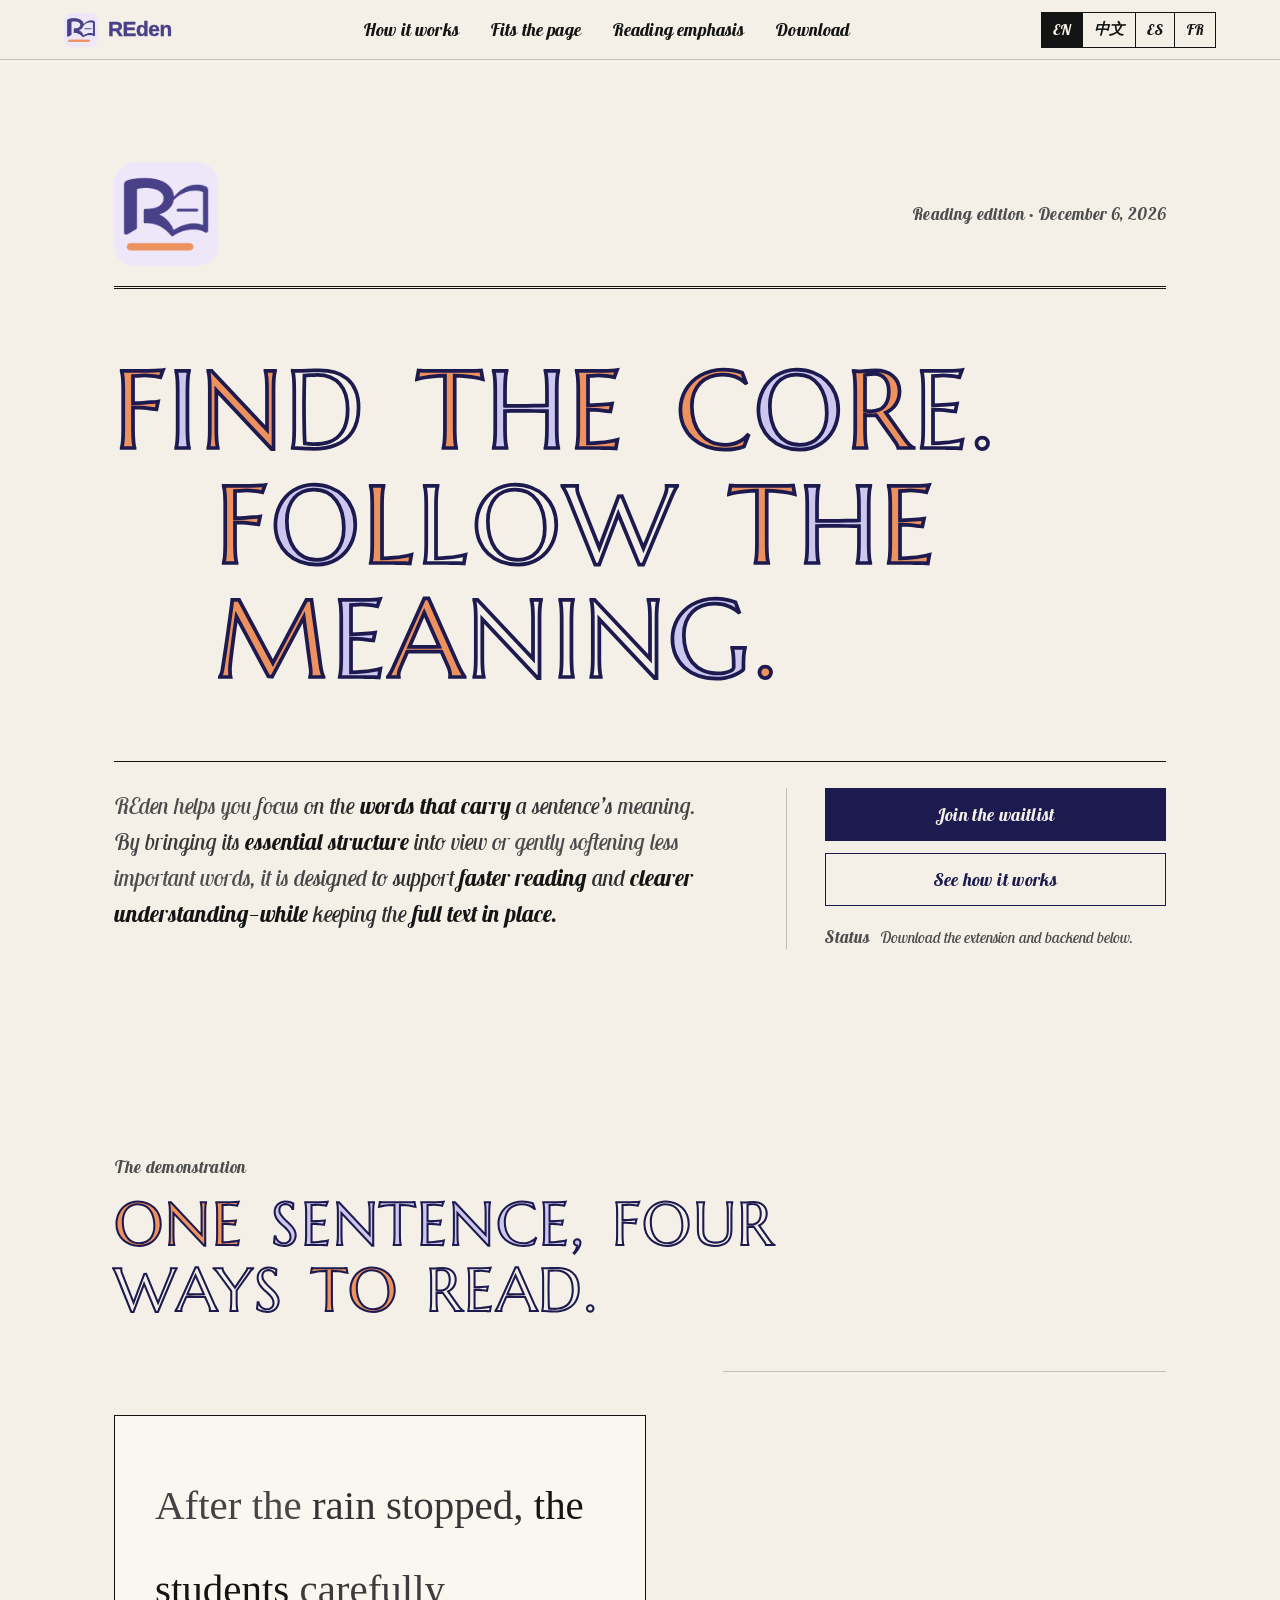
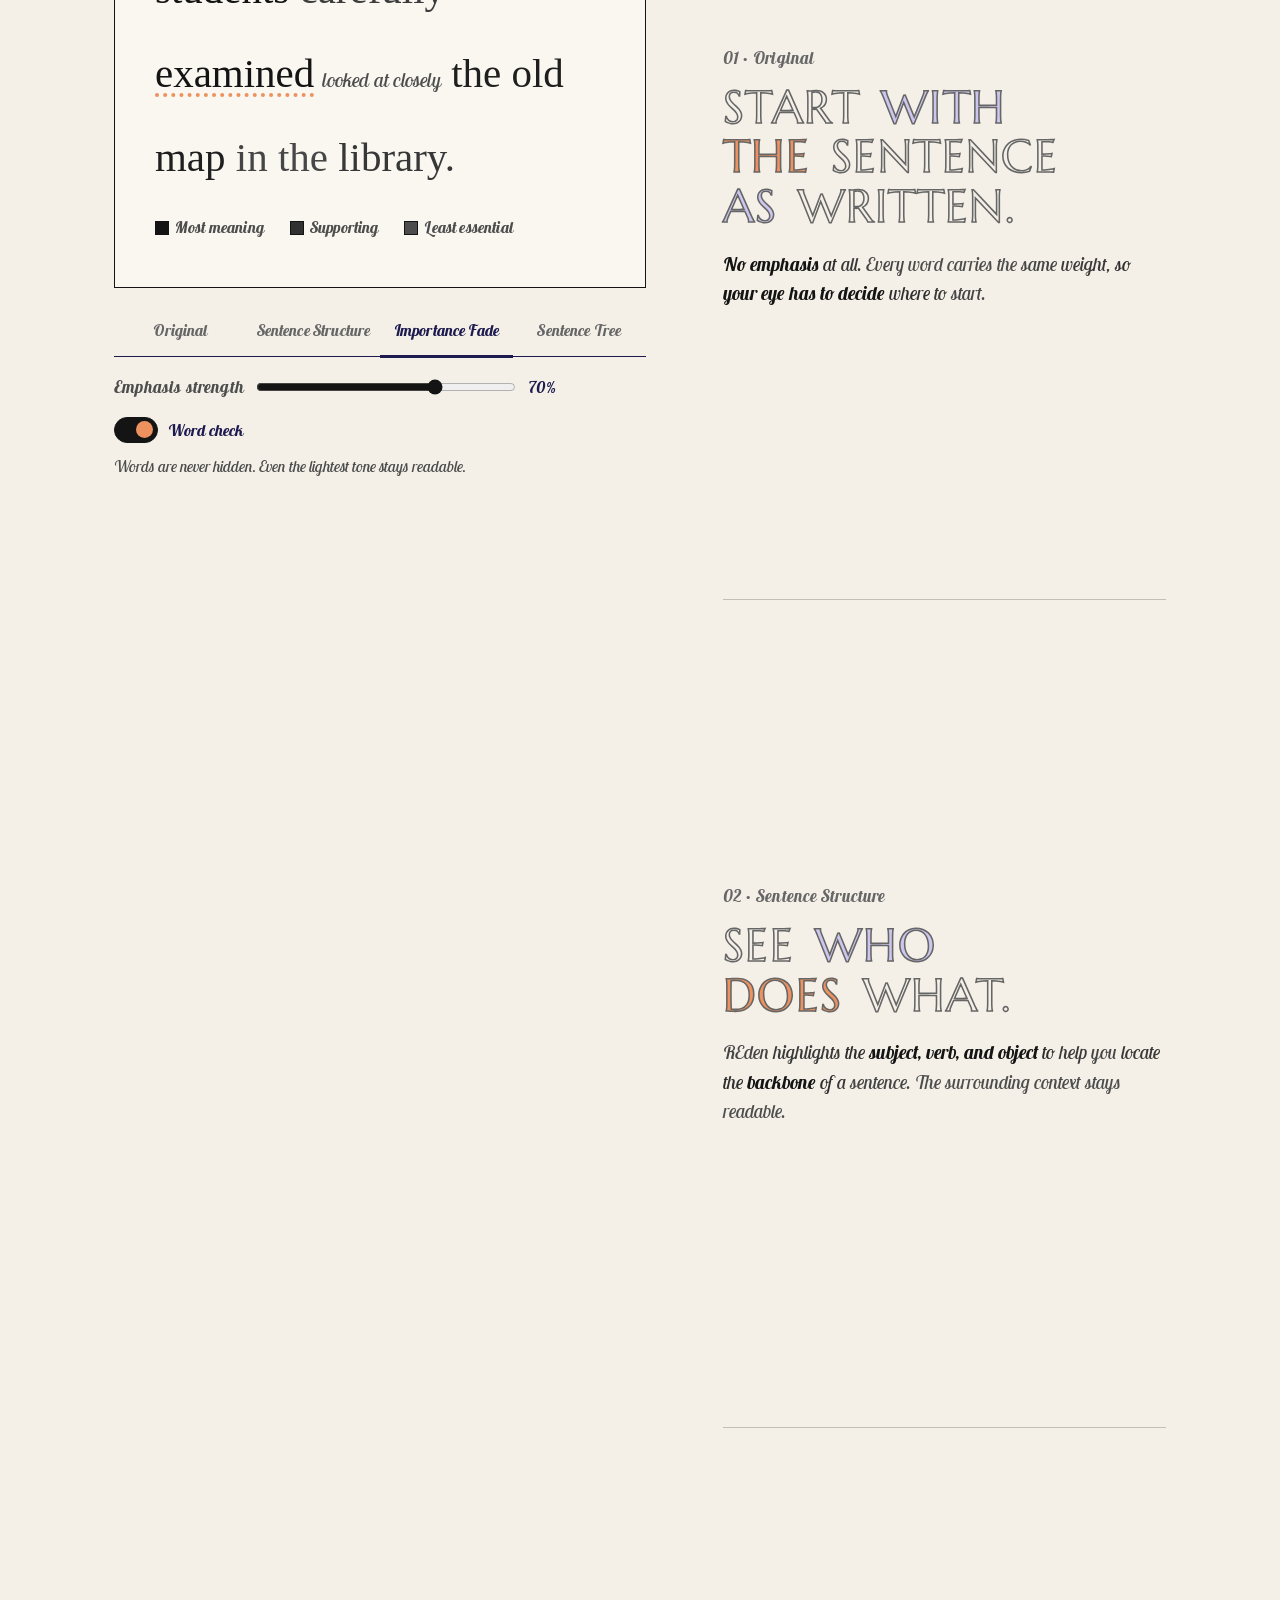
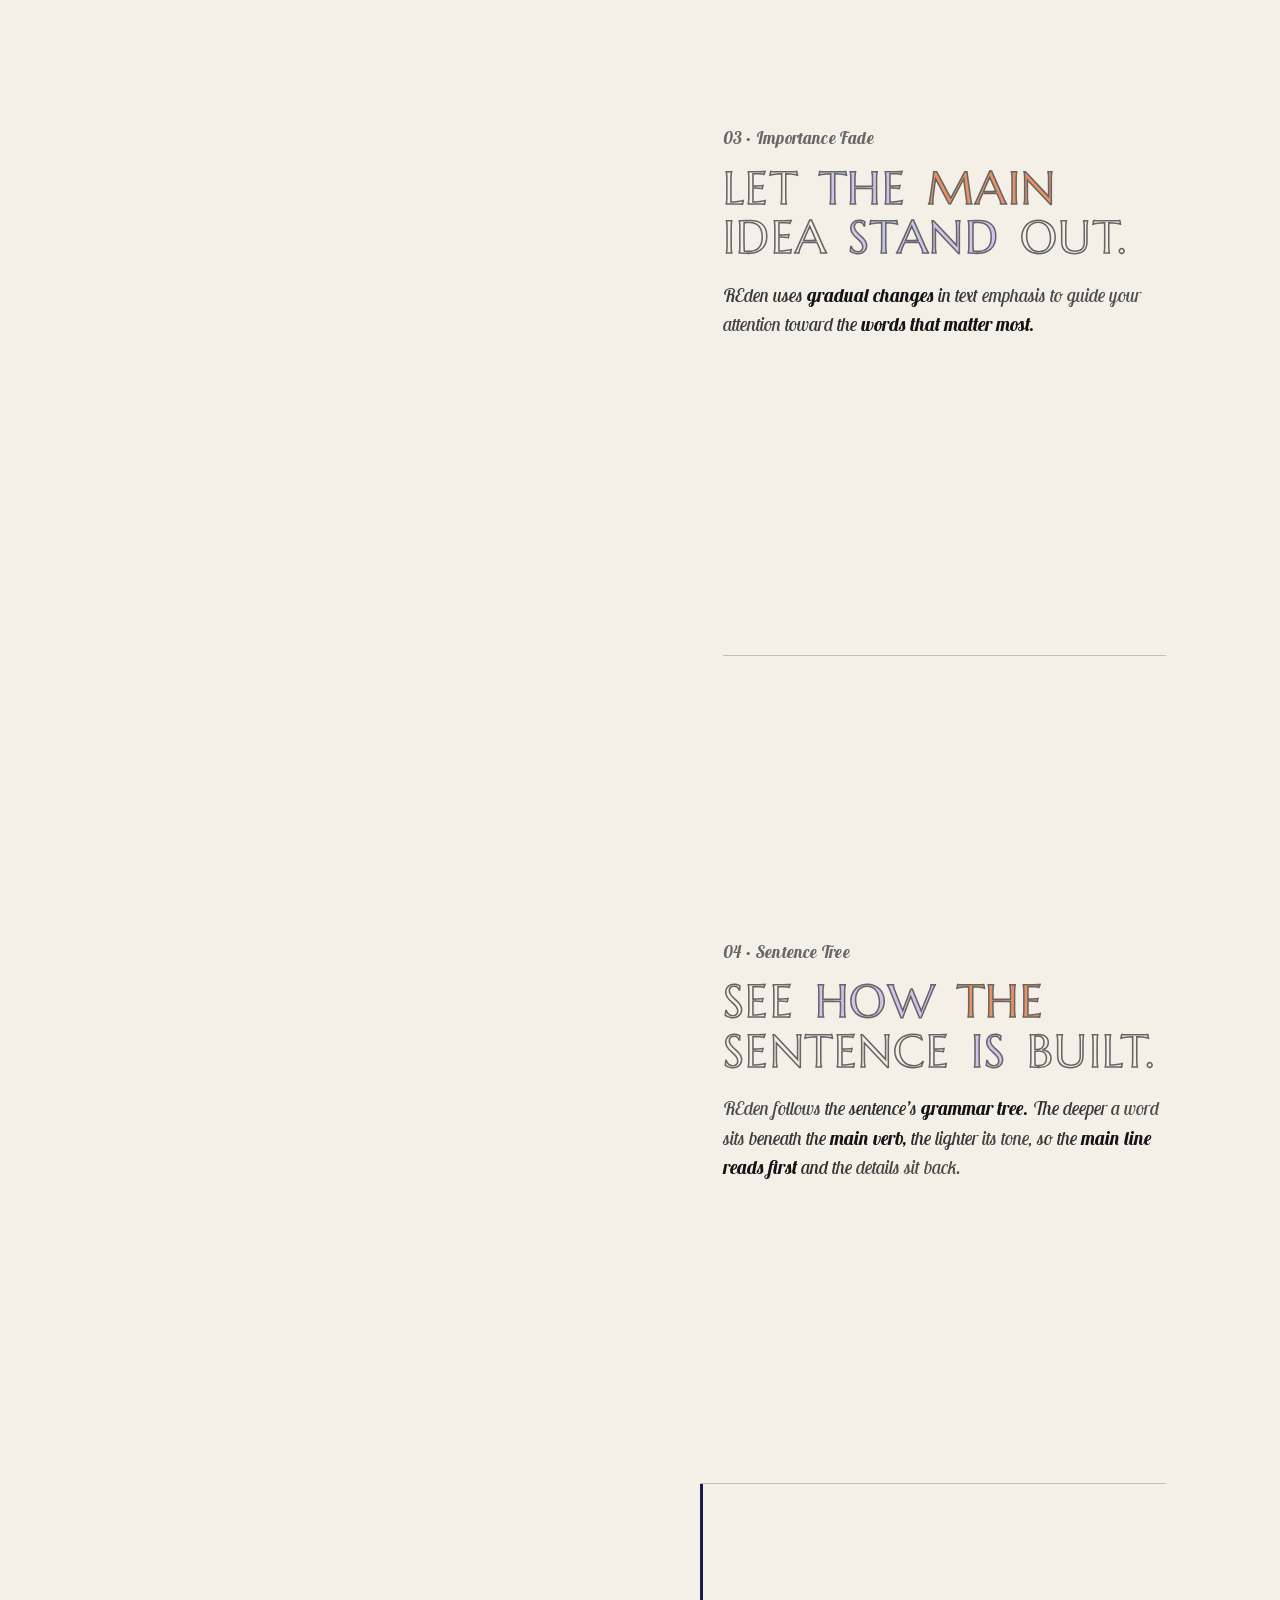
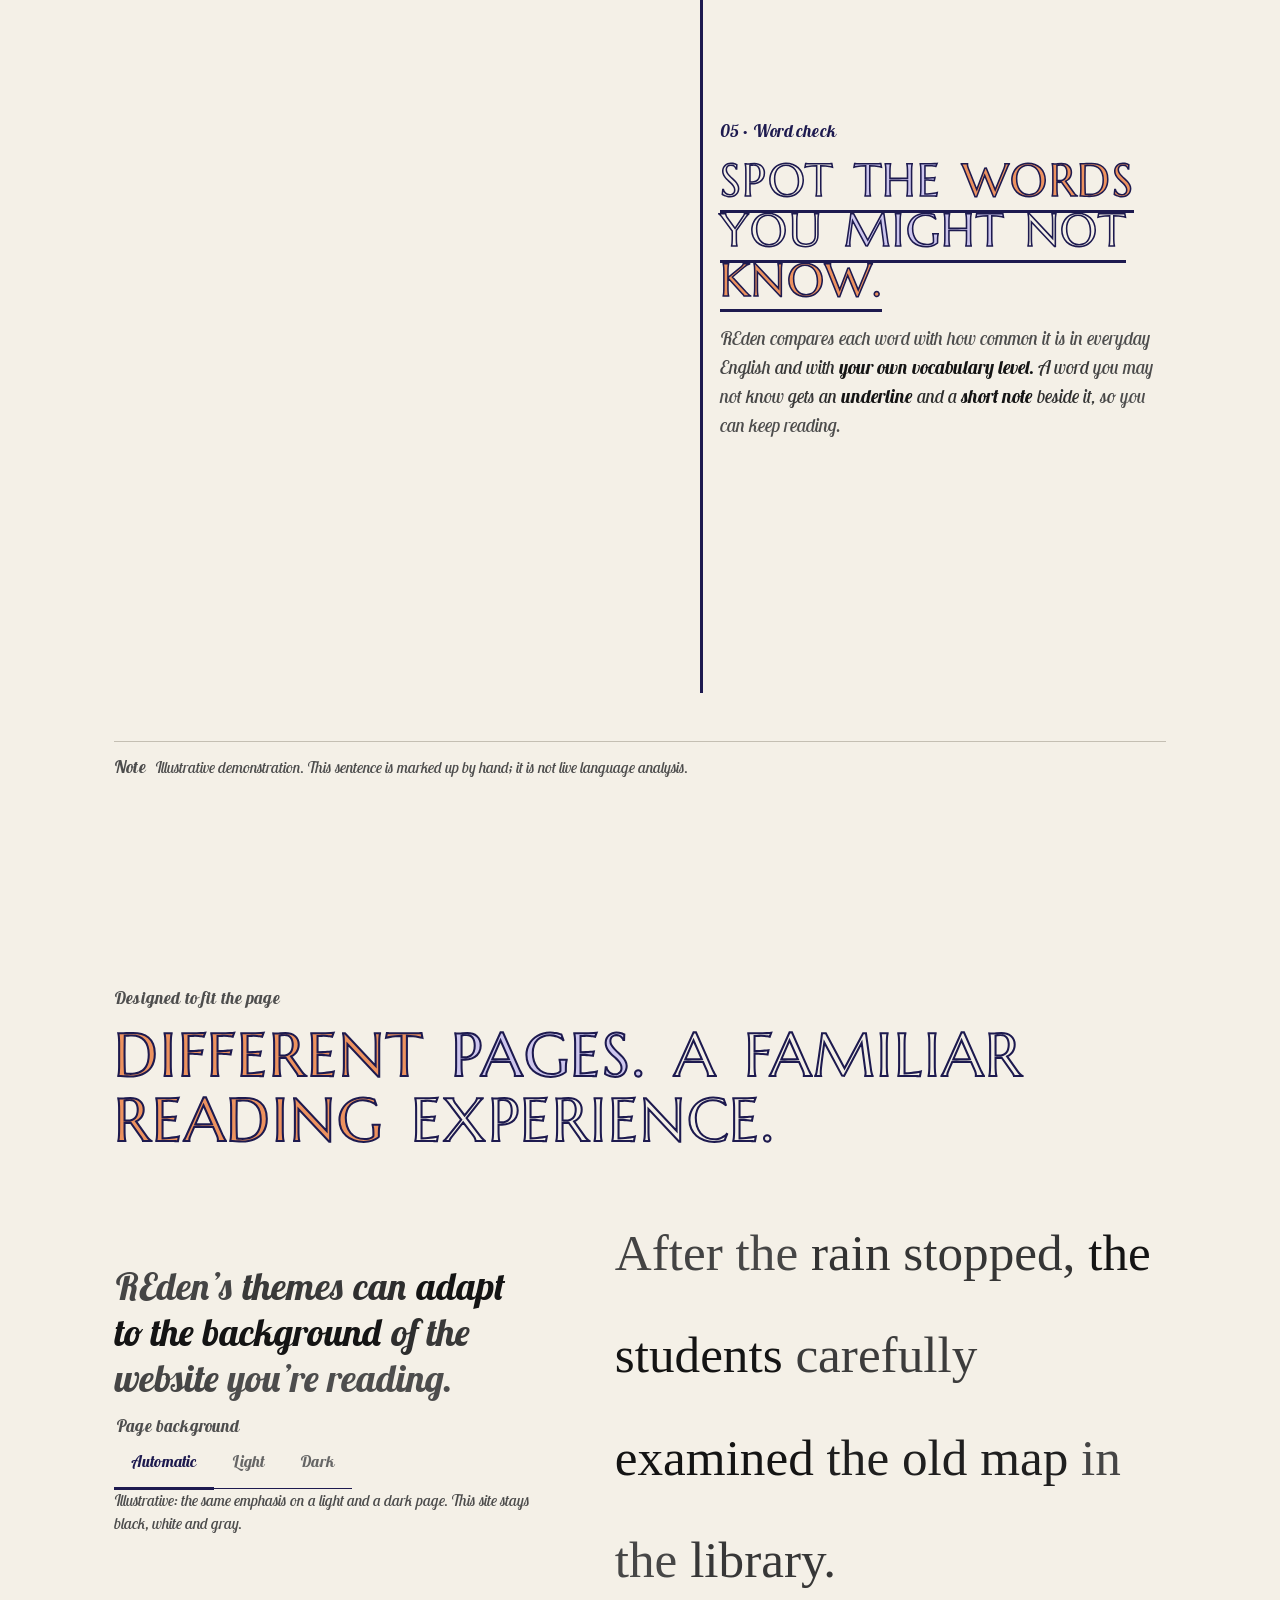
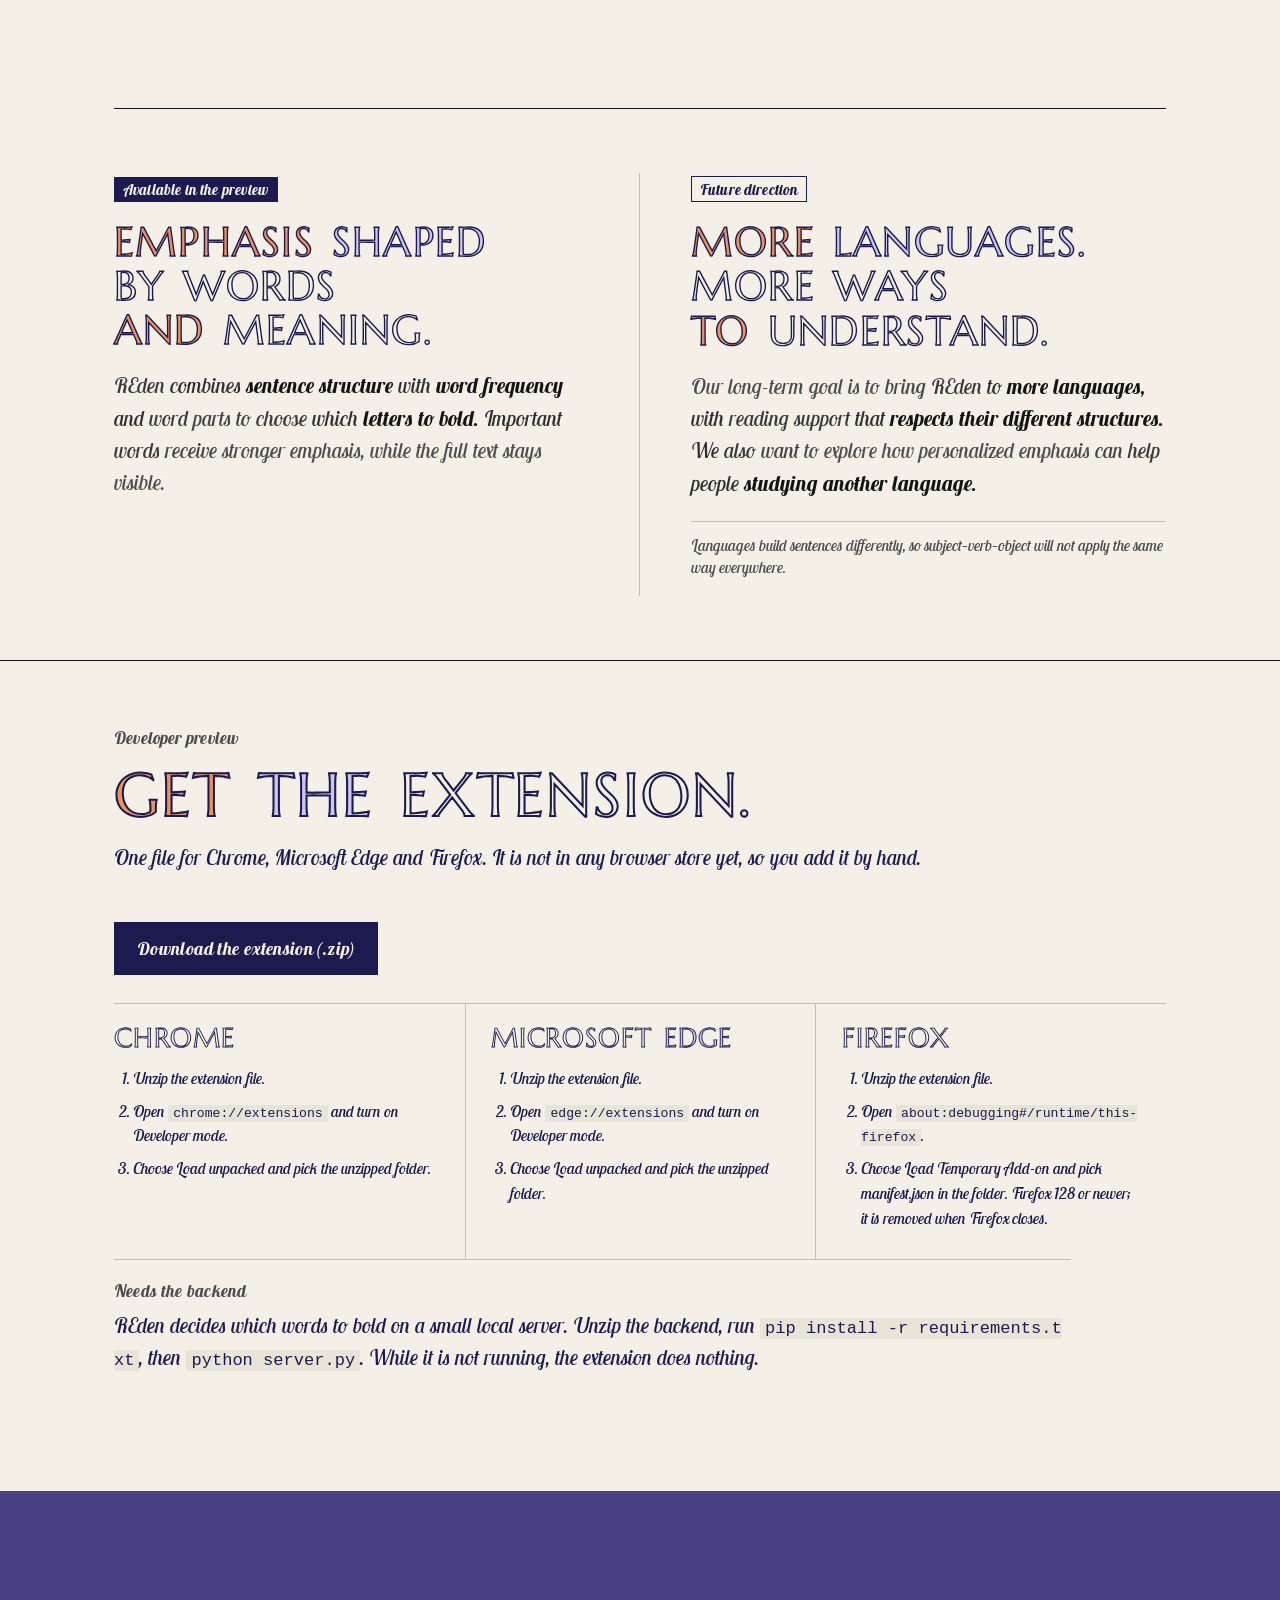
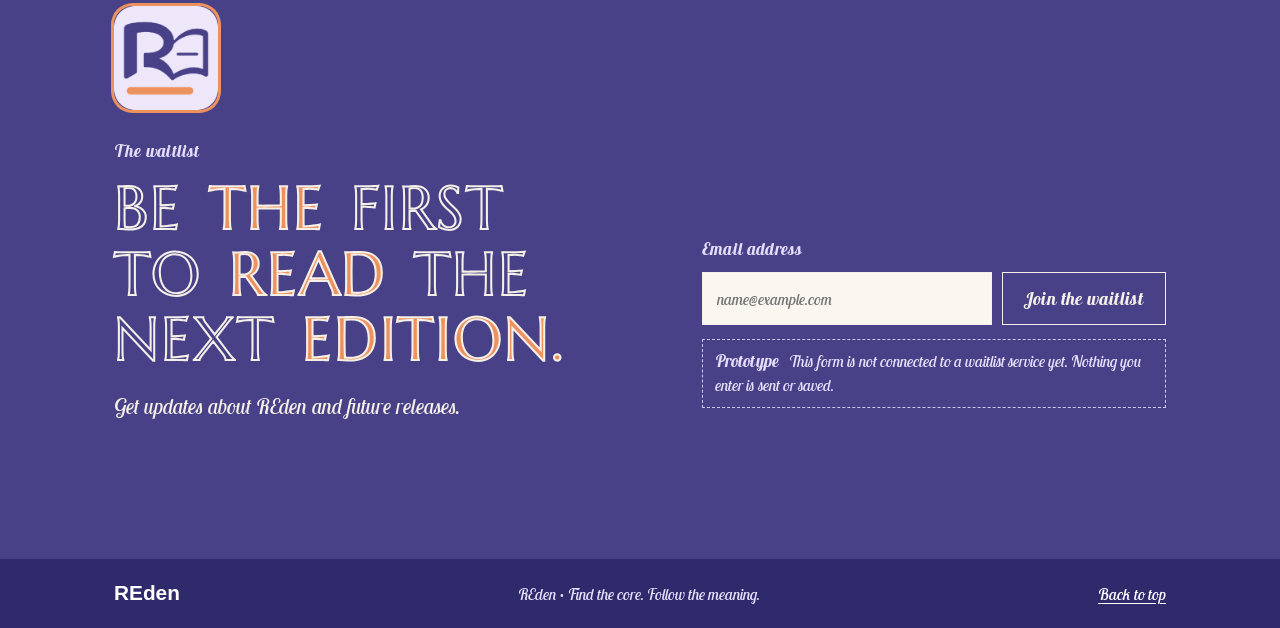
==== commit 10954851: "change link" ====
--- a/website/index.html
+++ b/website/index.html
@@ -180,8 +180,7 @@
           <p class="get-lede" data-i18n="dlBody">One file for Chrome, Microsoft Edge and Firefox.</p>
         </div>
         <div class="get-actions">
-          <a class="btn primary" href="downloads/reden-extension.zip" download data-i18n="dlExt">Download the extension (.zip)</a>
-          <a class="btn" href="downloads/reden-backend.zip" download data-i18n="dlBack">Download the backend (.zip)</a>
+          <a class="btn primary" href="https://github.com/sSXx-Sun/HackUMass_REden" target="_blank" data-i18n="dlExt">Go to the repository</a>
         </div>
         <div class="browsers">
           <article>
